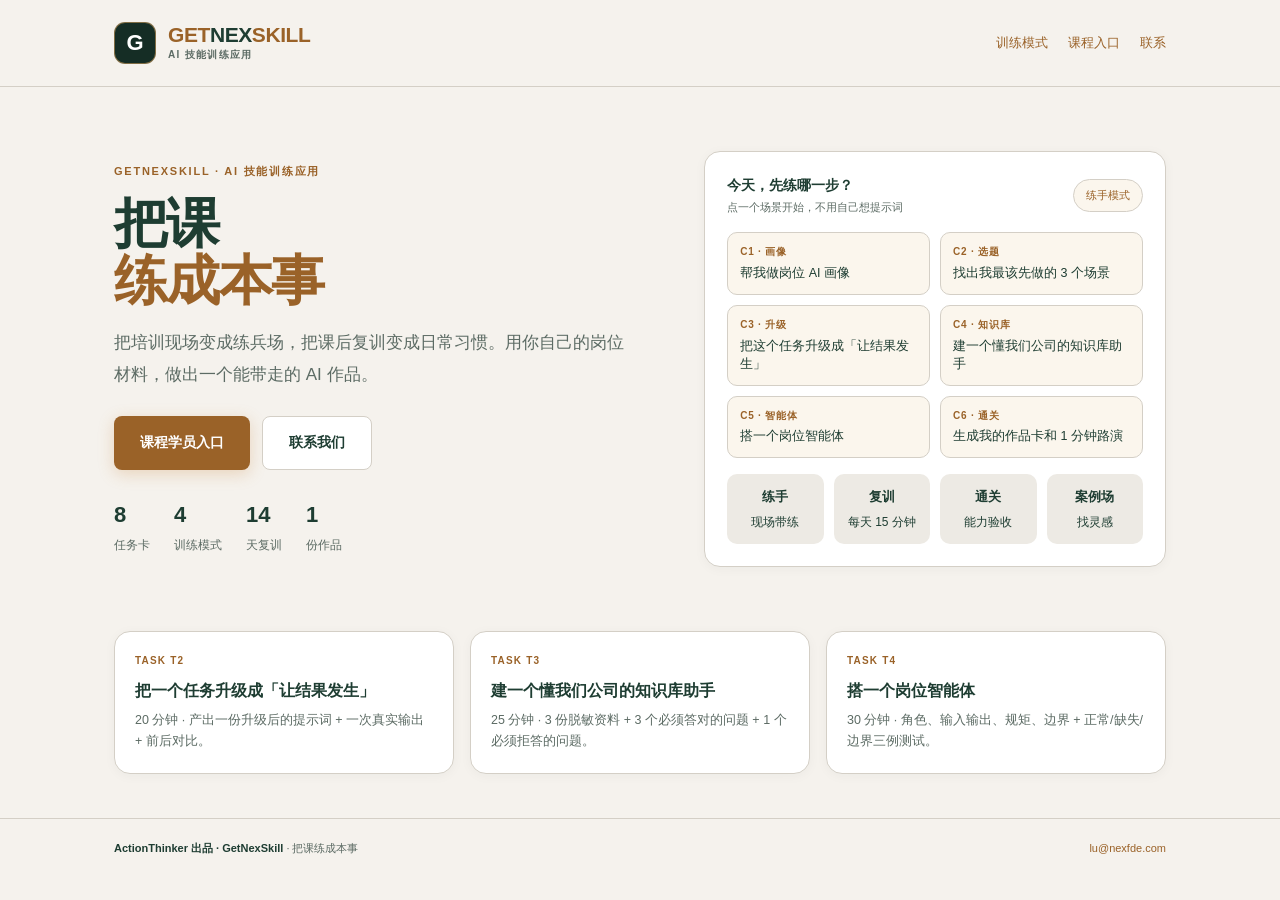
==== index.html @ f5b08254 "deploy: GetNexSkill course page (GitHub Pages) Co-Authored-By: Claude Code <noreply@anthropic.com>" ====
<!DOCTYPE html>
<html lang="zh-CN">
<head>
<meta charset="utf-8">
<meta name="viewport" content="width=device-width, initial-scale=1">
<meta name="robots" content="index, follow">
<meta name="description" content="GetNexSkill · AI 技能训练应用。把培训现场变成练兵场，把课后复训变成日常习惯。">
<title>GetNexSkill · AI 技能训练应用</title>
<link rel="canonical" href="https://getnexskill.com/">
<style>
  :root{
    --tea-deep:#1E3D32; --tea-dark:#152D25; --tea-mid:#2A5A4A;
    --copper:#C8853E; --copper-light:#D9A35E; --copper-pale:#FBF6ED;
    --copper-ink:#9A6228; --warm-white:#F5F2ED; --surface:#FFFFFF;
    --bg-alt:#EDEAE4; --border:#D4CFC6; --ink:#1A1A1A; --muted:#5C6B64;
    --font:"Inter","PingFang SC","Microsoft YaHei","Segoe UI",sans-serif;
  }
  *{box-sizing:border-box}
  body{margin:0;background:var(--warm-white);color:var(--ink);font-family:var(--font);line-height:1.7;-webkit-font-smoothing:antialiased}
  a{color:var(--copper-ink);text-decoration:none}
  .container{max-width:1100px;margin:0 auto;padding:0 24px}
  .nav{display:flex;align-items:center;justify-content:space-between;padding:22px 0;border-bottom:1px solid var(--border)}
  .brand{display:flex;align-items:center;gap:12px}
  .mark{width:42px;height:42px;border-radius:11px;background:var(--tea-dark);color:#fff;display:flex;align-items:center;justify-content:center;font-weight:700;font-size:22px;border:1px solid rgba(217,163,94,.55)}
  .wordmark{font-size:21px;font-weight:700;letter-spacing:-.02em;line-height:1.1}
  .wm-get{color:var(--copper-ink)} .wm-nex{color:var(--tea-deep)} .wm-skill{color:var(--copper-ink)}
  .tag{font-size:10px;font-weight:600;letter-spacing:.13em;color:var(--muted);text-transform:uppercase}
  .nav-links{display:flex;gap:20px;font-size:13px;color:var(--muted)}
  .nav-links a:hover{color:var(--tea-deep)}
  .hero{display:grid;grid-template-columns:1.08fr .92fr;gap:48px;align-items:center;padding:64px 0 56px}
  .kicker{font-size:11px;font-weight:700;letter-spacing:.16em;text-transform:uppercase;color:var(--copper-ink);margin-bottom:14px}
  h1{font-size:54px;line-height:1.06;letter-spacing:-.03em;color:var(--tea-deep);margin:0 0 18px}
  h1 span{color:var(--copper-ink)}
  .lead{font-size:17px;line-height:1.85;color:var(--muted);max-width:520px;margin:0 0 26px}
  .cta-row{display:flex;gap:12px;flex-wrap:wrap}
  .btn{display:inline-flex;align-items:center;justify-content:center;padding:14px 26px;border-radius:8px;font-size:14px;font-weight:600}
  .btn-primary{background:var(--copper-ink);color:#fff;box-shadow:0 4px 16px rgba(200,133,62,.28)}
  .btn-ghost{border:1px solid var(--border);color:var(--tea-deep);background:var(--surface)}
  .meta{display:flex;gap:24px;margin-top:26px;font-size:12px;color:var(--muted)}
  .meta b{display:block;font-size:22px;color:var(--tea-deep);font-weight:700;margin-bottom:2px}
  .card{background:var(--surface);border:1px solid var(--border);border-radius:16px;padding:22px;box-shadow:0 2px 12px rgba(30,61,50,.04)}
  .card-head{display:flex;align-items:center;justify-content:space-between;margin-bottom:16px}
  .card-title{font-size:14px;font-weight:700;color:var(--tea-deep)}
  .pill{border:1px solid var(--border);border-radius:99px;padding:6px 12px;font-size:11px;color:var(--copper-ink);background:var(--copper-pale)}
  .caps{display:grid;grid-template-columns:1fr 1fr;gap:10px}
  .cap{border:1px solid var(--border);border-radius:10px;padding:12px;font-size:12.5px;color:var(--tea-deep);background:var(--copper-pale);line-height:1.45}
  .cap small{display:block;color:var(--copper-ink);font-size:10px;font-weight:700;letter-spacing:.08em;margin-bottom:4px}
  .modes{display:grid;grid-template-columns:repeat(4,1fr);gap:10px;margin-top:16px}
  .mode{border-radius:10px;padding:12px 8px;background:var(--bg-alt);font-size:12px;color:var(--tea-deep);text-align:center}
  .mode b{display:block;font-size:13px;margin-bottom:3px}
  .strip{display:grid;grid-template-columns:repeat(3,1fr);gap:16px;margin:8px 0 44px}
  .strip .card{padding:20px}
  .strip .label{font-size:10px;font-weight:700;letter-spacing:.12em;text-transform:uppercase;color:var(--copper-ink);margin-bottom:8px}
  .strip h3{font-size:16px;margin:0 0 6px;color:var(--tea-deep)}
  .strip p{font-size:12.5px;line-height:1.7;color:var(--muted);margin:0}
  .footer{border-top:1px solid var(--border);padding:20px 0 30px;display:flex;justify-content:space-between;gap:12px;font-size:11px;color:var(--muted);flex-wrap:wrap}
  .footer b{color:var(--tea-deep)}
  @media (max-width:860px){
    .hero{grid-template-columns:1fr;gap:30px;padding:40px 0 36px}
    h1{font-size:40px}.lead{font-size:15px}.strip{grid-template-columns:1fr}
    .nav-links{display:none}.modes{grid-template-columns:1fr 1fr}
  }
  @media (max-width:420px){
    .container{padding:0 18px}.caps{grid-template-columns:1fr}.hero{padding-top:32px}
    h1{font-size:34px}.meta{gap:16px}
  }
</style>
</head>
<body>
<header class="nav">
  <div class="container" style="display:flex;align-items:center;justify-content:space-between;width:100%">
    <div class="brand">
      <div class="mark">G</div>
      <div>
        <div class="wordmark"><span class="wm-get">GET</span><span class="wm-nex">NEX</span><span class="wm-skill">SKILL</span></div>
        <div class="tag">AI 技能训练应用</div>
      </div>
    </div>
    <nav class="nav-links">
      <a href="#modes">训练模式</a>
      <a href="/course/">课程入口</a>
      <a href="mailto:lu@nexfde.com">联系</a>
    </nav>
  </div>
</header>

<main class="container">
  <section class="hero">
    <div>
      <div class="kicker">GetNexSkill · AI 技能训练应用</div>
      <h1>把课<br><span>练成本事</span></h1>
      <p class="lead">把培训现场变成练兵场，把课后复训变成日常习惯。用你自己的岗位材料，做出一个能带走的 AI 作品。</p>
      <div class="cta-row">
        <a class="btn btn-primary" href="/course/">课程学员入口</a>
        <a class="btn btn-ghost" href="mailto:lu@nexfde.com">联系我们</a>
      </div>
      <div class="meta">
        <div><b>8</b>任务卡</div>
        <div><b>4</b>训练模式</div>
        <div><b>14</b>天复训</div>
        <div><b>1</b>份作品</div>
      </div>
    </div>

    <div class="card">
      <div class="card-head">
        <div>
          <div class="card-title">今天，先练哪一步？</div>
          <div style="font-size:11px;color:var(--muted)">点一个场景开始，不用自己想提示词</div>
        </div>
        <div class="pill">练手模式</div>
      </div>
      <div class="caps">
        <div class="cap"><small>C1 · 画像</small>帮我做岗位 AI 画像</div>
        <div class="cap"><small>C2 · 选题</small>找出我最该先做的 3 个场景</div>
        <div class="cap"><small>C3 · 升级</small>把这个任务升级成「让结果发生」</div>
        <div class="cap"><small>C4 · 知识库</small>建一个懂我们公司的知识库助手</div>
        <div class="cap"><small>C5 · 智能体</small>搭一个岗位智能体</div>
        <div class="cap"><small>C6 · 通关</small>生成我的作品卡和 1 分钟路演</div>
      </div>
      <div class="modes" id="modes">
        <div class="mode"><b>练手</b>现场带练</div>
        <div class="mode"><b>复训</b>每天 15 分钟</div>
        <div class="mode"><b>通关</b>能力验收</div>
        <div class="mode"><b>案例场</b>找灵感</div>
      </div>
    </div>
  </section>

  <section class="strip">
    <div class="card"><div class="label">Task T2</div><h3>把一个任务升级成「让结果发生」</h3><p>20 分钟 · 产出一份升级后的提示词 + 一次真实输出 + 前后对比。</p></div>
    <div class="card"><div class="label">Task T3</div><h3>建一个懂我们公司的知识库助手</h3><p>25 分钟 · 3 份脱敏资料 + 3 个必须答对的问题 + 1 个必须拒答的问题。</p></div>
    <div class="card"><div class="label">Task T4</div><h3>搭一个岗位智能体</h3><p>30 分钟 · 角色、输入输出、规矩、边界 + 正常/缺失/边界三例测试。</p></div>
  </section>
</main>

<footer class="footer">
  <div class="container" style="display:flex;justify-content:space-between;gap:12px;flex-wrap:wrap;width:100%">
    <div><b>ActionThinker 出品 · GetNexSkill</b> · 把课练成本事</div>
    <div><a href="mailto:lu@nexfde.com">lu@nexfde.com</a></div>
  </div>
</footer>
</body>
</html>
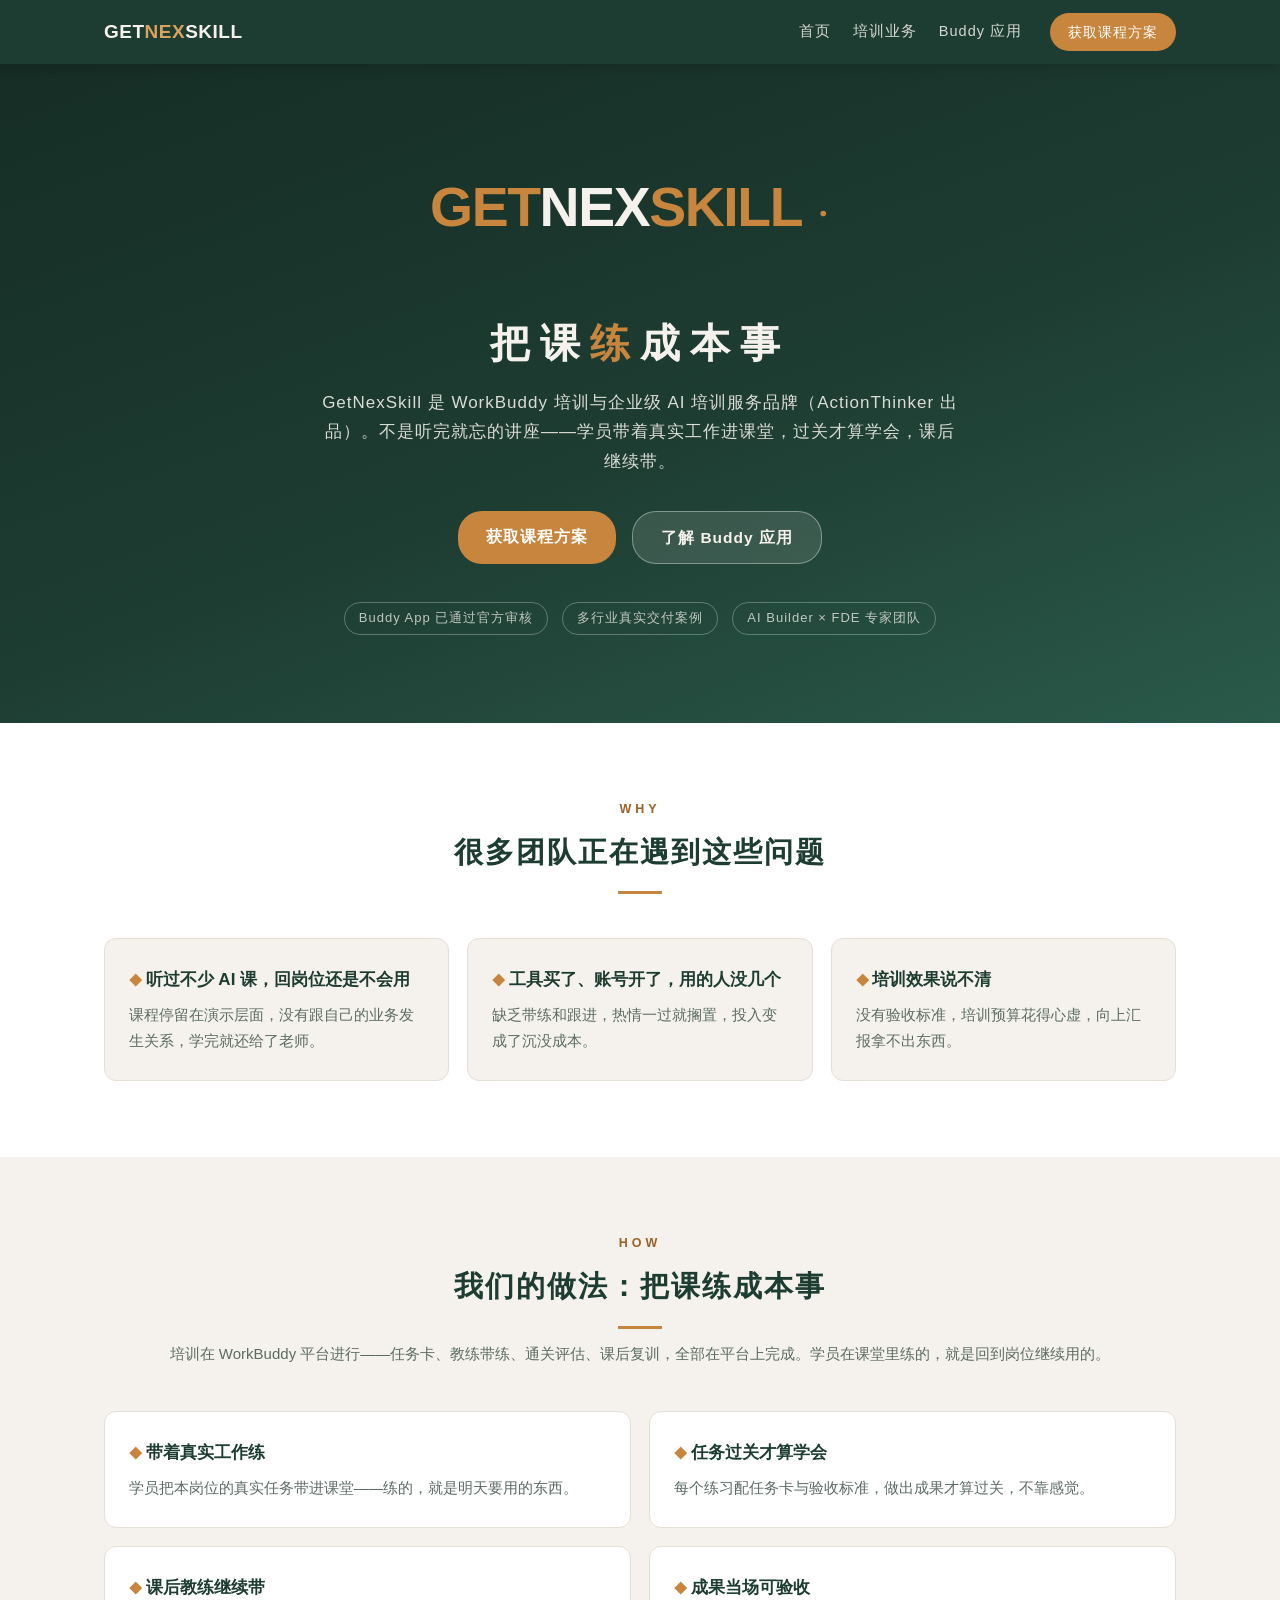
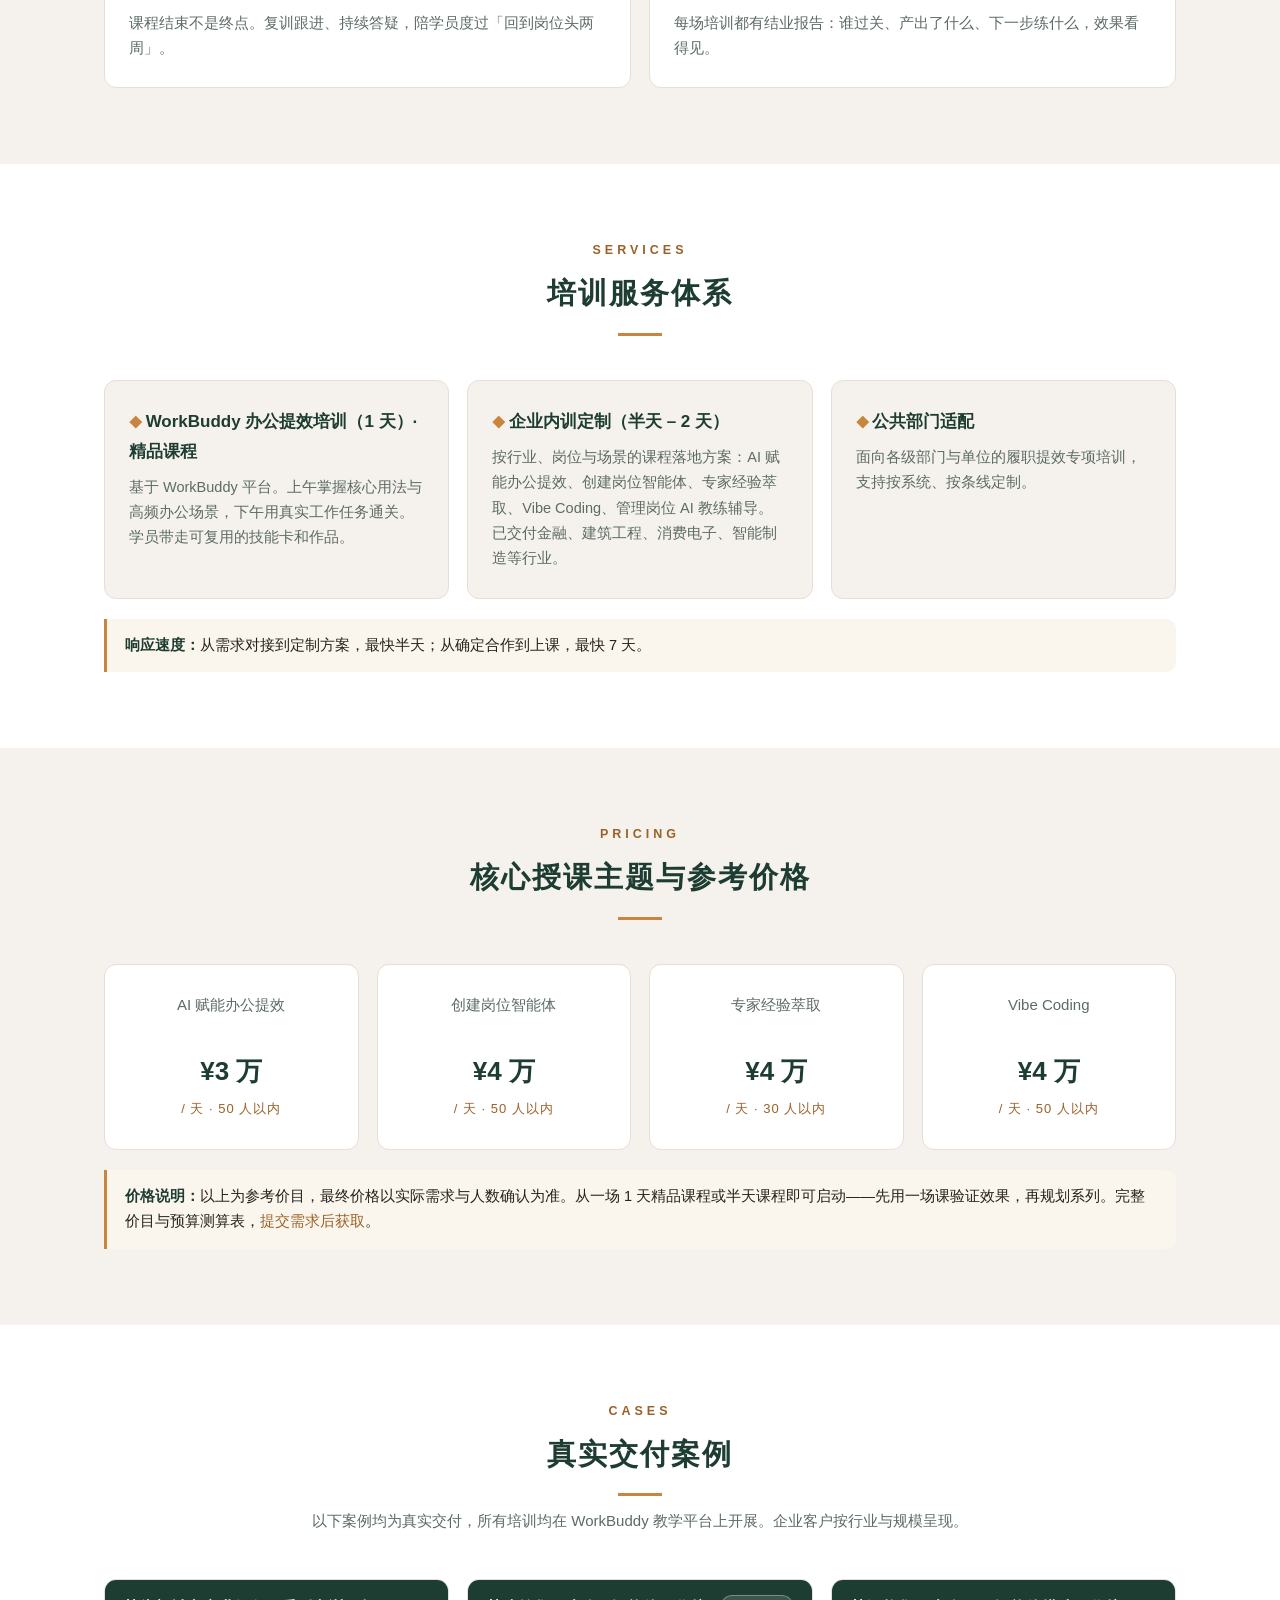
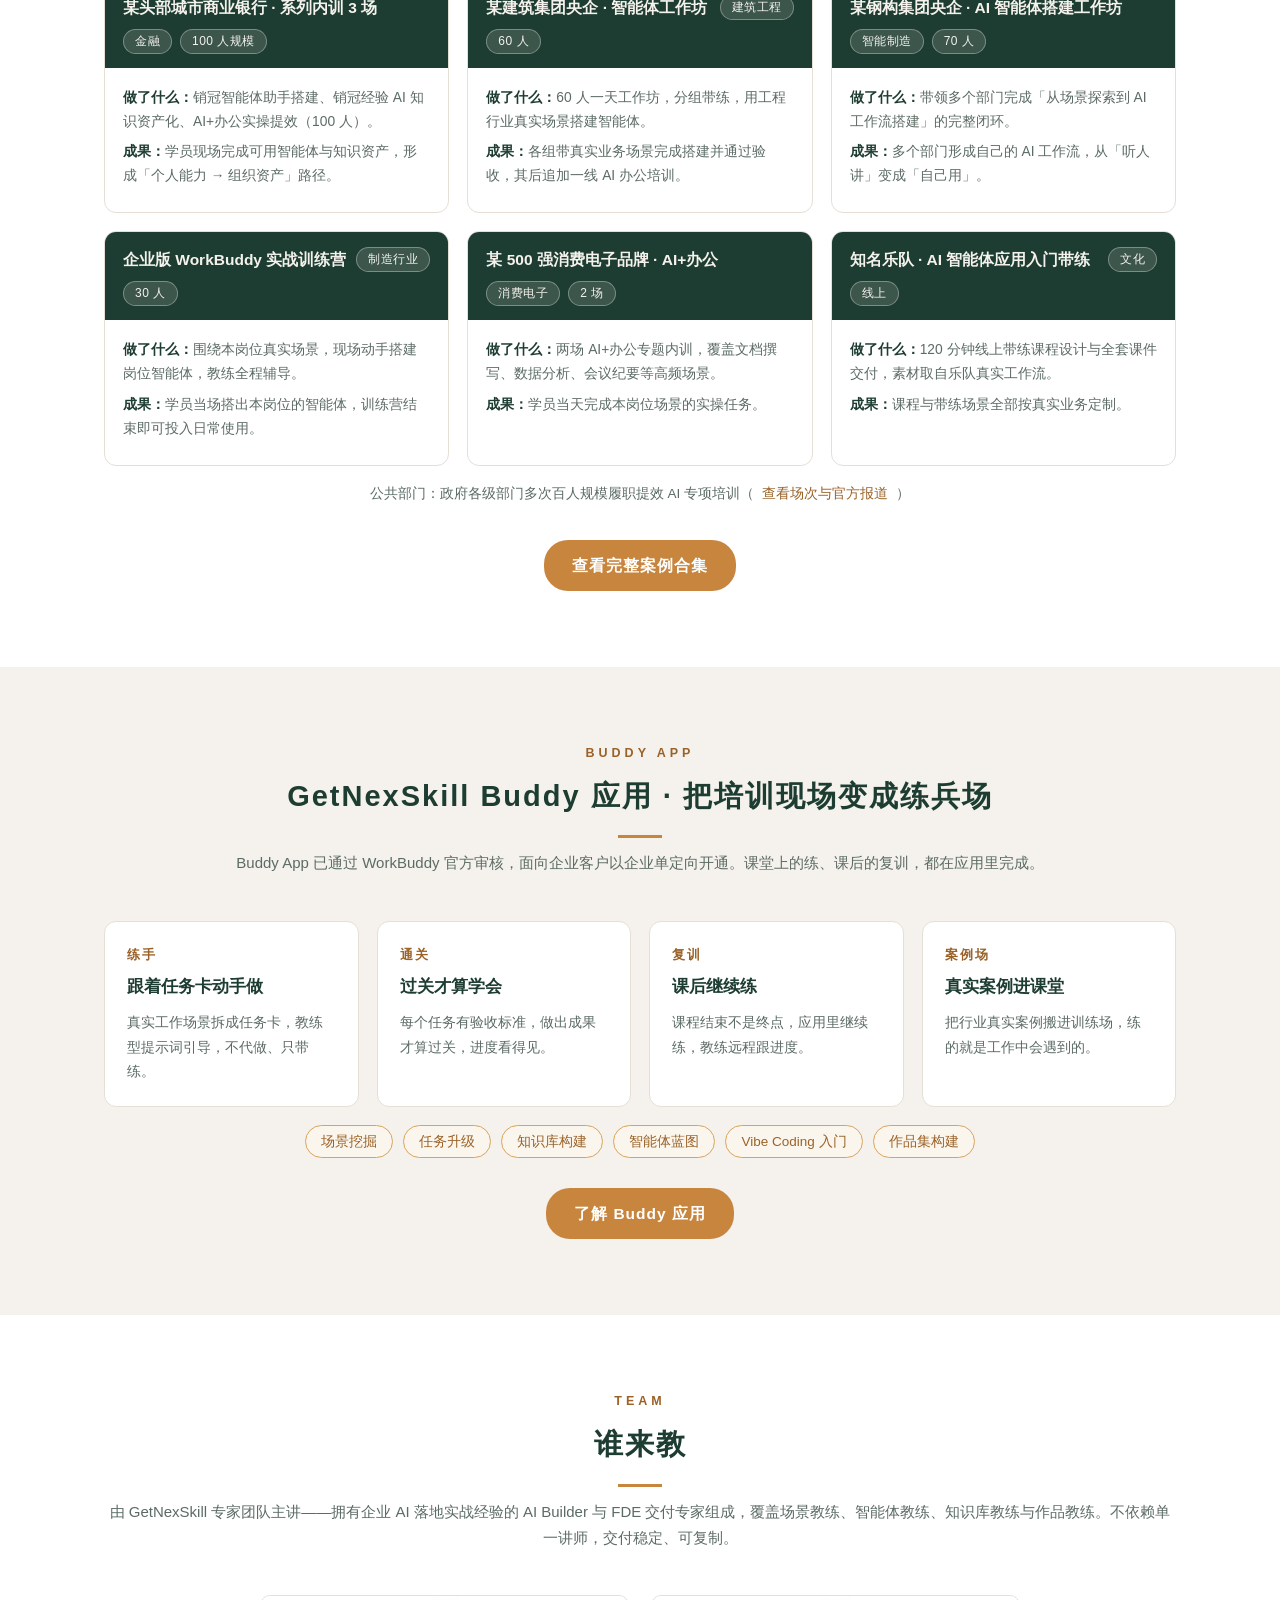
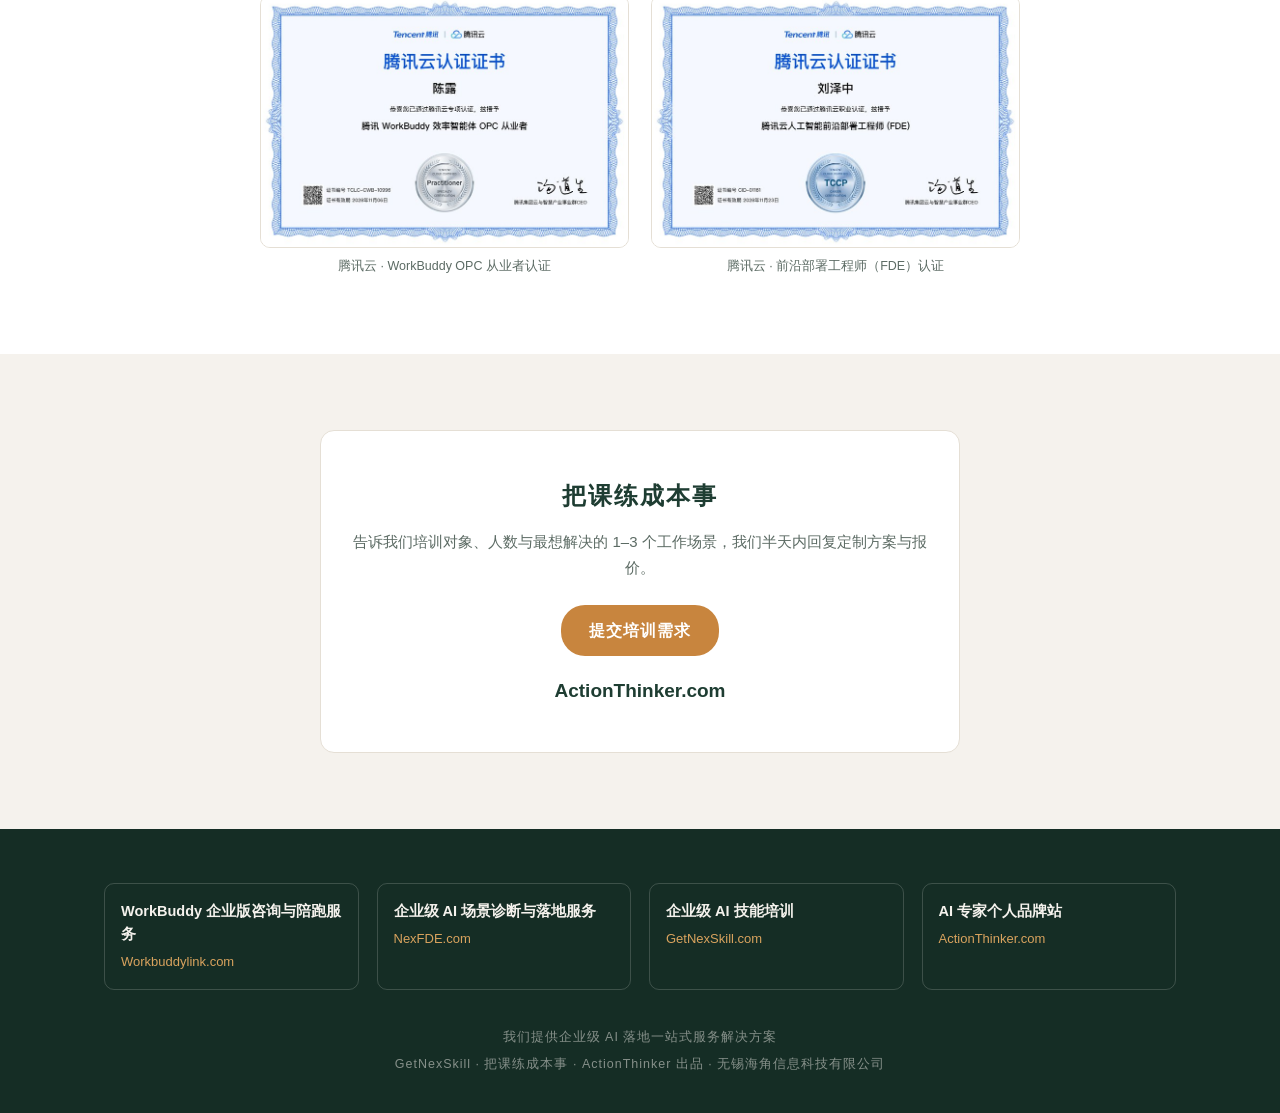
==== commit 66fc4def: "feat: 营销站三页+GEO基础设施（首页/培训业务/Buddy应用） Co-Authored-By: Claude Code <noreply@anthropic.com>" ====
--- a/index.html
+++ b/index.html
@@ -1,144 +1,250 @@
-<!DOCTYPE html>
-<html lang="zh-CN">
-<head>
-<meta charset="utf-8">
-<meta name="viewport" content="width=device-width, initial-scale=1">
-<meta name="robots" content="index, follow">
-<meta name="description" content="GetNexSkill · AI 技能训练应用。把培训现场变成练兵场，把课后复训变成日常习惯。">
-<title>GetNexSkill · AI 技能训练应用</title>
-<link rel="canonical" href="https://getnexskill.com/">
-<style>
-  :root{
-    --tea-deep:#1E3D32; --tea-dark:#152D25; --tea-mid:#2A5A4A;
-    --copper:#C8853E; --copper-light:#D9A35E; --copper-pale:#FBF6ED;
-    --copper-ink:#9A6228; --warm-white:#F5F2ED; --surface:#FFFFFF;
-    --bg-alt:#EDEAE4; --border:#D4CFC6; --ink:#1A1A1A; --muted:#5C6B64;
-    --font:"Inter","PingFang SC","Microsoft YaHei","Segoe UI",sans-serif;
-  }
-  *{box-sizing:border-box}
-  body{margin:0;background:var(--warm-white);color:var(--ink);font-family:var(--font);line-height:1.7;-webkit-font-smoothing:antialiased}
-  a{color:var(--copper-ink);text-decoration:none}
-  .container{max-width:1100px;margin:0 auto;padding:0 24px}
-  .nav{display:flex;align-items:center;justify-content:space-between;padding:22px 0;border-bottom:1px solid var(--border)}
-  .brand{display:flex;align-items:center;gap:12px}
-  .mark{width:42px;height:42px;border-radius:11px;background:var(--tea-dark);color:#fff;display:flex;align-items:center;justify-content:center;font-weight:700;font-size:22px;border:1px solid rgba(217,163,94,.55)}
-  .wordmark{font-size:21px;font-weight:700;letter-spacing:-.02em;line-height:1.1}
-  .wm-get{color:var(--copper-ink)} .wm-nex{color:var(--tea-deep)} .wm-skill{color:var(--copper-ink)}
-  .tag{font-size:10px;font-weight:600;letter-spacing:.13em;color:var(--muted);text-transform:uppercase}
-  .nav-links{display:flex;gap:20px;font-size:13px;color:var(--muted)}
-  .nav-links a:hover{color:var(--tea-deep)}
-  .hero{display:grid;grid-template-columns:1.08fr .92fr;gap:48px;align-items:center;padding:64px 0 56px}
-  .kicker{font-size:11px;font-weight:700;letter-spacing:.16em;text-transform:uppercase;color:var(--copper-ink);margin-bottom:14px}
-  h1{font-size:54px;line-height:1.06;letter-spacing:-.03em;color:var(--tea-deep);margin:0 0 18px}
-  h1 span{color:var(--copper-ink)}
-  .lead{font-size:17px;line-height:1.85;color:var(--muted);max-width:520px;margin:0 0 26px}
-  .cta-row{display:flex;gap:12px;flex-wrap:wrap}
-  .btn{display:inline-flex;align-items:center;justify-content:center;padding:14px 26px;border-radius:8px;font-size:14px;font-weight:600}
-  .btn-primary{background:var(--copper-ink);color:#fff;box-shadow:0 4px 16px rgba(200,133,62,.28)}
-  .btn-ghost{border:1px solid var(--border);color:var(--tea-deep);background:var(--surface)}
-  .meta{display:flex;gap:24px;margin-top:26px;font-size:12px;color:var(--muted)}
-  .meta b{display:block;font-size:22px;color:var(--tea-deep);font-weight:700;margin-bottom:2px}
-  .card{background:var(--surface);border:1px solid var(--border);border-radius:16px;padding:22px;box-shadow:0 2px 12px rgba(30,61,50,.04)}
-  .card-head{display:flex;align-items:center;justify-content:space-between;margin-bottom:16px}
-  .card-title{font-size:14px;font-weight:700;color:var(--tea-deep)}
-  .pill{border:1px solid var(--border);border-radius:99px;padding:6px 12px;font-size:11px;color:var(--copper-ink);background:var(--copper-pale)}
-  .caps{display:grid;grid-template-columns:1fr 1fr;gap:10px}
-  .cap{border:1px solid var(--border);border-radius:10px;padding:12px;font-size:12.5px;color:var(--tea-deep);background:var(--copper-pale);line-height:1.45}
-  .cap small{display:block;color:var(--copper-ink);font-size:10px;font-weight:700;letter-spacing:.08em;margin-bottom:4px}
-  .modes{display:grid;grid-template-columns:repeat(4,1fr);gap:10px;margin-top:16px}
-  .mode{border-radius:10px;padding:12px 8px;background:var(--bg-alt);font-size:12px;color:var(--tea-deep);text-align:center}
-  .mode b{display:block;font-size:13px;margin-bottom:3px}
-  .strip{display:grid;grid-template-columns:repeat(3,1fr);gap:16px;margin:8px 0 44px}
-  .strip .card{padding:20px}
-  .strip .label{font-size:10px;font-weight:700;letter-spacing:.12em;text-transform:uppercase;color:var(--copper-ink);margin-bottom:8px}
-  .strip h3{font-size:16px;margin:0 0 6px;color:var(--tea-deep)}
-  .strip p{font-size:12.5px;line-height:1.7;color:var(--muted);margin:0}
-  .footer{border-top:1px solid var(--border);padding:20px 0 30px;display:flex;justify-content:space-between;gap:12px;font-size:11px;color:var(--muted);flex-wrap:wrap}
-  .footer b{color:var(--tea-deep)}
-  @media (max-width:860px){
-    .hero{grid-template-columns:1fr;gap:30px;padding:40px 0 36px}
-    h1{font-size:40px}.lead{font-size:15px}.strip{grid-template-columns:1fr}
-    .nav-links{display:none}.modes{grid-template-columns:1fr 1fr}
-  }
-  @media (max-width:420px){
-    .container{padding:0 18px}.caps{grid-template-columns:1fr}.hero{padding-top:32px}
-    h1{font-size:34px}.meta{gap:16px}
-  }
-</style>
-</head>
-<body>
-<header class="nav">
-  <div class="container" style="display:flex;align-items:center;justify-content:space-between;width:100%">
-    <div class="brand">
-      <div class="mark">G</div>
-      <div>
-        <div class="wordmark"><span class="wm-get">GET</span><span class="wm-nex">NEX</span><span class="wm-skill">SKILL</span></div>
-        <div class="tag">AI 技能训练应用</div>
-      </div>
-    </div>
-    <nav class="nav-links">
-      <a href="#modes">训练模式</a>
-      <a href="/course/">课程入口</a>
-      <a href="mailto:lu@nexfde.com">联系</a>
-    </nav>
-  </div>
-</header>
-
-<main class="container">
-  <section class="hero">
-    <div>
-      <div class="kicker">GetNexSkill · AI 技能训练应用</div>
-      <h1>把课<br><span>练成本事</span></h1>
-      <p class="lead">把培训现场变成练兵场，把课后复训变成日常习惯。用你自己的岗位材料，做出一个能带走的 AI 作品。</p>
-      <div class="cta-row">
-        <a class="btn btn-primary" href="/course/">课程学员入口</a>
-        <a class="btn btn-ghost" href="mailto:lu@nexfde.com">联系我们</a>
-      </div>
-      <div class="meta">
-        <div><b>8</b>任务卡</div>
-        <div><b>4</b>训练模式</div>
-        <div><b>14</b>天复训</div>
-        <div><b>1</b>份作品</div>
-      </div>
-    </div>
-
-    <div class="card">
-      <div class="card-head">
-        <div>
-          <div class="card-title">今天，先练哪一步？</div>
-          <div style="font-size:11px;color:var(--muted)">点一个场景开始，不用自己想提示词</div>
-        </div>
-        <div class="pill">练手模式</div>
-      </div>
-      <div class="caps">
-        <div class="cap"><small>C1 · 画像</small>帮我做岗位 AI 画像</div>
-        <div class="cap"><small>C2 · 选题</small>找出我最该先做的 3 个场景</div>
-        <div class="cap"><small>C3 · 升级</small>把这个任务升级成「让结果发生」</div>
-        <div class="cap"><small>C4 · 知识库</small>建一个懂我们公司的知识库助手</div>
-        <div class="cap"><small>C5 · 智能体</small>搭一个岗位智能体</div>
-        <div class="cap"><small>C6 · 通关</small>生成我的作品卡和 1 分钟路演</div>
-      </div>
-      <div class="modes" id="modes">
-        <div class="mode"><b>练手</b>现场带练</div>
-        <div class="mode"><b>复训</b>每天 15 分钟</div>
-        <div class="mode"><b>通关</b>能力验收</div>
-        <div class="mode"><b>案例场</b>找灵感</div>
-      </div>
-    </div>
-  </section>
-
-  <section class="strip">
-    <div class="card"><div class="label">Task T2</div><h3>把一个任务升级成「让结果发生」</h3><p>20 分钟 · 产出一份升级后的提示词 + 一次真实输出 + 前后对比。</p></div>
-    <div class="card"><div class="label">Task T3</div><h3>建一个懂我们公司的知识库助手</h3><p>25 分钟 · 3 份脱敏资料 + 3 个必须答对的问题 + 1 个必须拒答的问题。</p></div>
-    <div class="card"><div class="label">Task T4</div><h3>搭一个岗位智能体</h3><p>30 分钟 · 角色、输入输出、规矩、边界 + 正常/缺失/边界三例测试。</p></div>
-  </section>
-</main>
-
-<footer class="footer">
-  <div class="container" style="display:flex;justify-content:space-between;gap:12px;flex-wrap:wrap;width:100%">
-    <div><b>ActionThinker 出品 · GetNexSkill</b> · 把课练成本事</div>
-    <div><a href="mailto:lu@nexfde.com">lu@nexfde.com</a></div>
-  </div>
-</footer>
-</body>
-</html>
+<!DOCTYPE html>
+<html lang="zh-CN">
+<head>
+<meta charset="UTF-8">
+<meta name="viewport" content="width=device-width, initial-scale=1">
+<title>WorkBuddy 培训与企业级 AI 培训供应商：把课练成本事 | GetNexSkill</title>
+<meta name="description" content="GetNexSkill 是 WorkBuddy 培训与企业级 AI 培训服务品牌（ActionThinker 出品）：AI 办公提效、创建岗位智能体、专家经验萃取、Vibe Coding 等主题培训，配套 Buddy App 技能训练应用。专家团队主讲、真实案例可溯源、价格以实际需求与人数确认为准。">
+<meta name="robots" content="index, follow, noai, noimageai">
+<link rel="canonical" href="https://getnexskill.com/">
+<link rel="stylesheet" href="styles.css">
+<script type="application/ld+json">
+{"@context":"https://schema.org","@graph":[
+{"@type":"Organization","@id":"https://getnexskill.com/#org","name":"GetNexSkill","legalName":"无锡海角信息科技有限公司","url":"https://getnexskill.com/","logo":"https://getnexskill.com/assets/logo.png","slogan":"把课练成本事","parentOrganization":{"@type":"Organization","name":"ActionThinker"},"contactPoint":{"@type":"ContactPoint","contactType":"sales","email":"hello@getnexskill.com","url":"https://getnexskill.com/#contact"}},
+{"@type":"WebSite","@id":"https://getnexskill.com/#site","url":"https://getnexskill.com/","name":"GetNexSkill · 把课练成本事","publisher":{"@id":"https://getnexskill.com/#org"},"inLanguage":"zh-CN"},
+{"@type":"Service","@id":"https://getnexskill.com/#training","name":"WorkBuddy 培训与企业级 AI 培训","serviceType":"AI 技能培训","provider":{"@id":"https://getnexskill.com/#org"},"areaServed":"CN","description":"AI 赋能办公提效、创建岗位智能体、专家经验萃取、Vibe Coding 等主题的 WorkBuddy 培训与企业级 AI 内训，配套 Buddy App 技能训练应用。","hasOfferCatalog":{"@type":"OfferCatalog","name":"培训课程","itemListElement":[
+{"@type":"Offer","name":"AI 赋能办公提效","price":"30000","priceCurrency":"CNY","description":"¥3 万/天 · 50 人以内"},
+{"@type":"Offer","name":"创建岗位智能体","price":"40000","priceCurrency":"CNY","description":"¥4 万/天 · 50 人以内"},
+{"@type":"Offer","name":"专家经验萃取","price":"40000","priceCurrency":"CNY","description":"¥4 万/天 · 30 人以内"},
+{"@type":"Offer","name":"Vibe Coding","price":"40000","priceCurrency":"CNY","description":"¥4 万/天 · 50 人以内"}]}},
+{"@type":"FAQPage","@id":"https://getnexskill.com/#faq","mainEntity":[
+{"@type":"Question","name":"WorkBuddy 培训是什么？","acceptedAnswer":{"@type":"Answer","text":"以 WorkBuddy 为教学平台的实战培训：学员带着真实工作进课堂，按任务卡动手练习，过关才算学会，课后还有复训跟进。"}},
+{"@type":"Question","name":"企业级 AI 培训包含哪些主题？","acceptedAnswer":{"@type":"Answer","text":"AI 赋能办公提效、创建岗位智能体、专家经验萃取、Vibe Coding 等主题，按行业、岗位与场景定制课程落地方案。"}},
+{"@type":"Question","name":"WorkBuddy 培训多少钱？","acceptedAnswer":{"@type":"Answer","text":"AI 赋能办公提效 ¥3 万/天（50 人以内）；创建岗位智能体、专家经验萃取、Vibe Coding ¥4 万/天。最终价格以实际需求与人数确认为准。"}},
+{"@type":"Question","name":"学员零基础可以参加吗？","acceptedAnswer":{"@type":"Answer","text":"可以。课程按岗位场景设计、任务卡分档难度，零基础学员当天即可完成第一个可用成果。"}},
+{"@type":"Question","name":"培训效果如何保证？","acceptedAnswer":{"@type":"Answer","text":"学员带真实工作进课堂、任务卡验收过关、结业报告呈现成果，课后复训跟进，回到岗位继续用。"}},
+{"@type":"Question","name":"从确定到上课要多久？","acceptedAnswer":{"@type":"Answer","text":"最快 7 天；含课前调研与定制，常规 1–2 周。"}},
+{"@type":"Question","name":"支持线上培训吗？","acceptedAnswer":{"@type":"Answer","text":"支持，线上带练课程已有真实交付案例。"}},
+{"@type":"Question","name":"一场培训适合多少人？","acceptedAnswer":{"@type":"Answer","text":"带练式课程建议 20–60 人；已交付过 100 人、500 人以上规模的大型场次。"}},
+{"@type":"Question","name":"需要提前准备什么环境？","acceptedAnswer":{"@type":"Answer","text":"培训在 WorkBuddy 平台进行，课前协助开通训练账号并发送准备清单，学员 10 分钟即可完成。"}}]},
+{"@type":"Article","@id":"https://getnexskill.com/#article","headline":"WorkBuddy 培训与企业级 AI 培训：把课练成本事","author":{"@id":"https://getnexskill.com/#org"},"publisher":{"@id":"https://getnexskill.com/#org"},"datePublished":"2026-11-27","dateModified":"2026-11-27","inLanguage":"zh-CN"},
+{"@type":"BreadcrumbList","@id":"https://getnexskill.com/#breadcrumb","itemListElement":[{"@type":"ListItem","position":1,"name":"首页","item":"https://getnexskill.com/"}]}
+]}
+</script>
+</head>
+<body>
+
+<header>
+  <div class="wrap bar">
+    <a class="logo" href="/">GET<em>NEX</em>SKILL</a>
+    <nav>
+      <a href="/">首页</a>
+      <a href="training.html">培训业务</a>
+      <a href="app.html">Buddy 应用</a>
+    </nav>
+    <a class="cta" href="https://ccn55aj1tkxl.feishu.cn/share/base/shrcnWCeOrCm6tKA99r1WA0hCdc" target="_blank" rel="noopener" data-track="cta_header_form">获取课程方案</a>
+  </div>
+</header>
+
+<section class="hero">
+  <svg class="wm" viewBox="0 0 895 240" xmlns="http://www.w3.org/2000/svg" role="img" aria-label="GETNEXSKILL">
+    <text x="0" y="140" font-family="Inter,Arial,sans-serif" font-size="118" font-weight="700" letter-spacing="-3">
+      <tspan fill="#C8853E">GET</tspan><tspan fill="#F5F2ED">NEX</tspan><tspan fill="#C8853E">SKILL</tspan>
+    </text>
+    <circle cx="838" cy="114" r="6" fill="#C8853E"/>
+  </svg>
+  <h1>把课<b>练</b>成本事</h1>
+  <p class="sub">GetNexSkill 是 WorkBuddy 培训与企业级 AI 培训服务品牌（ActionThinker 出品）。不是听完就忘的讲座——学员带着真实工作进课堂，过关才算学会，课后继续带。</p>
+  <div class="btns">
+    <a class="btn p" href="https://ccn55aj1tkxl.feishu.cn/share/base/shrcnWCeOrCm6tKA99r1WA0hCdc" target="_blank" rel="noopener" data-track="cta_hero_form">获取课程方案</a>
+    <a class="btn g" href="#app" data-track="cta_hero_app">了解 Buddy 应用</a>
+  </div>
+  <div class="trust">
+    <span>Buddy App 已通过官方审核</span>
+    <span>多行业真实交付案例</span>
+    <span>AI Builder × FDE 专家团队</span>
+  </div>
+</section>
+
+<section id="pain" class="alt">
+  <div class="wrap">
+    <div class="sec-head">
+      <div class="tag">WHY</div>
+      <h2>很多团队正在遇到这些问题</h2>
+      <div class="rule"></div>
+    </div>
+    <div class="grid g3">
+      <div class="card"><h3>听过不少 AI 课，回岗位还是不会用</h3><p>课程停留在演示层面，没有跟自己的业务发生关系，学完就还给了老师。</p></div>
+      <div class="card"><h3>工具买了、账号开了，用的人没几个</h3><p>缺乏带练和跟进，热情一过就搁置，投入变成了沉没成本。</p></div>
+      <div class="card"><h3>培训效果说不清</h3><p>没有验收标准，培训预算花得心虚，向上汇报拿不出东西。</p></div>
+    </div>
+  </div>
+</section>
+
+<section id="how">
+  <div class="wrap">
+    <div class="sec-head">
+      <div class="tag">HOW</div>
+      <h2>我们的做法：把课练成本事</h2>
+      <div class="rule"></div>
+      <p>培训在 WorkBuddy 平台进行——任务卡、教练带练、通关评估、课后复训，全部在平台上完成。学员在课堂里练的，就是回到岗位继续用的。</p>
+    </div>
+    <div class="grid g2">
+      <div class="card"><h3>带着真实工作练</h3><p>学员把本岗位的真实任务带进课堂——练的，就是明天要用的东西。</p></div>
+      <div class="card"><h3>任务过关才算学会</h3><p>每个练习配任务卡与验收标准，做出成果才算过关，不靠感觉。</p></div>
+      <div class="card"><h3>课后教练继续带</h3><p>课程结束不是终点。复训跟进、持续答疑，陪学员度过「回到岗位头两周」。</p></div>
+      <div class="card"><h3>成果当场可验收</h3><p>每场培训都有结业报告：谁过关、产出了什么、下一步练什么，效果看得见。</p></div>
+    </div>
+  </div>
+</section>
+
+<section id="services" class="alt">
+  <div class="wrap">
+    <div class="sec-head">
+      <div class="tag">SERVICES</div>
+      <h2>培训服务体系</h2>
+      <div class="rule"></div>
+    </div>
+    <div class="grid g3">
+      <div class="card">
+        <h3>WorkBuddy 办公提效培训（1 天）· 精品课程</h3>
+        <p>基于 WorkBuddy 平台。上午掌握核心用法与高频办公场景，下午用真实工作任务通关。学员带走可复用的技能卡和作品。</p>
+      </div>
+      <div class="card">
+        <h3>企业内训定制（半天 – 2 天）</h3>
+        <p>按行业、岗位与场景的课程落地方案：AI 赋能办公提效、创建岗位智能体、专家经验萃取、Vibe Coding、管理岗位 AI 教练辅导。已交付金融、建筑工程、消费电子、智能制造等行业。</p>
+      </div>
+      <div class="card">
+        <h3>公共部门适配</h3>
+        <p>面向各级部门与单位的履职提效专项培训，支持按系统、按条线定制。</p>
+      </div>
+    </div>
+    <div class="note-box"><b>响应速度：</b>从需求对接到定制方案，最快半天；从确定合作到上课，最快 7 天。</div>
+  </div>
+</section>
+
+<section id="price">
+  <div class="wrap">
+    <div class="sec-head">
+      <div class="tag">PRICING</div>
+      <h2>核心授课主题与参考价格</h2>
+      <div class="rule"></div>
+    </div>
+    <div class="grid g4">
+      <div class="card price"><div class="lbl">AI 赋能办公提效</div><div class="num">¥3 万</div><div class="unit">/ 天 · 50 人以内</div></div>
+      <div class="card price"><div class="lbl">创建岗位智能体</div><div class="num">¥4 万</div><div class="unit">/ 天 · 50 人以内</div></div>
+      <div class="card price"><div class="lbl">专家经验萃取</div><div class="num">¥4 万</div><div class="unit">/ 天 · 30 人以内</div></div>
+      <div class="card price"><div class="lbl">Vibe Coding</div><div class="num">¥4 万</div><div class="unit">/ 天 · 50 人以内</div></div>
+    </div>
+    <div class="note-box"><b>价格说明：</b>以上为参考价目，最终价格以实际需求与人数确认为准。从一场 1 天精品课程或半天课程即可启动——先用一场课验证效果，再规划系列。完整价目与预算测算表，<a href="https://ccn55aj1tkxl.feishu.cn/share/base/shrcnWCeOrCm6tKA99r1WA0hCdc" target="_blank" rel="noopener" data-track="cta_price_form">提交需求后获取</a>。</div>
+  </div>
+</section>
+
+<section id="cases" class="alt">
+  <div class="wrap">
+    <div class="sec-head">
+      <div class="tag">CASES</div>
+      <h2>真实交付案例</h2>
+      <div class="rule"></div>
+      <p>以下案例均为真实交付，所有培训均在 WorkBuddy 教学平台上开展。企业客户按行业与规模呈现。</p>
+    </div>
+    <div class="grid g3">
+      <div class="case">
+        <div class="head"><span class="t">某头部城市商业银行 · 系列内训 3 场</span><span class="chip">金融</span><span class="chip">100 人规模</span></div>
+        <div class="body"><p><b>做了什么：</b>销冠智能体助手搭建、销冠经验 AI 知识资产化、AI+办公实操提效（100 人）。</p><p><b>成果：</b>学员现场完成可用智能体与知识资产，形成「个人能力 → 组织资产」路径。</p></div>
+      </div>
+      <div class="case">
+        <div class="head"><span class="t">某建筑集团央企 · 智能体工作坊</span><span class="chip">建筑工程</span><span class="chip">60 人</span></div>
+        <div class="body"><p><b>做了什么：</b>60 人一天工作坊，分组带练，用工程行业真实场景搭建智能体。</p><p><b>成果：</b>各组带真实业务场景完成搭建并通过验收，其后追加一线 AI 办公培训。</p></div>
+      </div>
+      <div class="case">
+        <div class="head"><span class="t">某钢构集团央企 · AI 智能体搭建工作坊</span><span class="chip">智能制造</span><span class="chip">70 人</span></div>
+        <div class="body"><p><b>做了什么：</b>带领多个部门完成「从场景探索到 AI 工作流搭建」的完整闭环。</p><p><b>成果：</b>多个部门形成自己的 AI 工作流，从「听人讲」变成「自己用」。</p></div>
+      </div>
+      <div class="case">
+        <div class="head"><span class="t">企业版 WorkBuddy 实战训练营</span><span class="chip">制造行业</span><span class="chip">30 人</span></div>
+        <div class="body"><p><b>做了什么：</b>围绕本岗位真实场景，现场动手搭建岗位智能体，教练全程辅导。</p><p><b>成果：</b>学员当场搭出本岗位的智能体，训练营结束即可投入日常使用。</p></div>
+      </div>
+      <div class="case">
+        <div class="head"><span class="t">某 500 强消费电子品牌 · AI+办公</span><span class="chip">消费电子</span><span class="chip">2 场</span></div>
+        <div class="body"><p><b>做了什么：</b>两场 AI+办公专题内训，覆盖文档撰写、数据分析、会议纪要等高频场景。</p><p><b>成果：</b>学员当天完成本岗位场景的实操任务。</p></div>
+      </div>
+      <div class="case">
+        <div class="head"><span class="t">知名乐队 · AI 智能体应用入门带练</span><span class="chip">文化</span><span class="chip">线上</span></div>
+        <div class="body"><p><b>做了什么：</b>120 分钟线上带练课程设计与全套课件交付，素材取自乐队真实工作流。</p><p><b>成果：</b>课程与带练场景全部按真实业务定制。</p></div>
+      </div>
+    </div>
+    <p class="govline">公共部门：政府各级部门多次百人规模履职提效 AI 专项培训（<a href="training.html#gov">查看场次与官方报道</a>）</p>
+    <div class="sec-head" style="margin:34px 0 0">
+      <a class="btn p" href="training.html" data-track="cta_cases_more">查看完整案例合集</a>
+    </div>
+  </div>
+</section>
+
+<section id="app">
+  <div class="wrap">
+    <div class="sec-head">
+      <div class="tag">BUDDY APP</div>
+      <h2>GetNexSkill Buddy 应用 · 把培训现场变成练兵场</h2>
+      <div class="rule"></div>
+      <p>Buddy App 已通过 WorkBuddy 官方审核，面向企业客户以企业单定向开通。课堂上的练、课后的复训，都在应用里完成。</p>
+    </div>
+    <div class="grid g4">
+      <div class="mode"><div class="m">练手</div><h3>跟着任务卡动手做</h3><p>真实工作场景拆成任务卡，教练型提示词引导，不代做、只带练。</p></div>
+      <div class="mode"><div class="m">通关</div><h3>过关才算学会</h3><p>每个任务有验收标准，做出成果才算过关，进度看得见。</p></div>
+      <div class="mode"><div class="m">复训</div><h3>课后继续练</h3><p>课程结束不是终点，应用里继续练，教练远程跟进度。</p></div>
+      <div class="mode"><div class="m">案例场</div><h3>真实案例进课堂</h3><p>把行业真实案例搬进训练场，练的就是工作中会遇到的。</p></div>
+    </div>
+    <div class="skills-line">
+      <span>场景挖掘</span><span>任务升级</span><span>知识库构建</span><span>智能体蓝图</span><span>Vibe Coding 入门</span><span>作品集构建</span>
+    </div>
+    <div class="sec-head" style="margin:30px 0 0">
+      <a class="btn p" href="app.html" data-track="cta_app_detail">了解 Buddy 应用</a>
+    </div>
+  </div>
+</section>
+
+<section id="team" class="alt">
+  <div class="wrap">
+    <div class="sec-head">
+      <div class="tag">TEAM</div>
+      <h2>谁来教</h2>
+      <div class="rule"></div>
+      <p>由 GetNexSkill 专家团队主讲——拥有企业 AI 落地实战经验的 AI Builder 与 FDE 交付专家组成，覆盖场景教练、智能体教练、知识库教练与作品教练。不依赖单一讲师，交付稳定、可复制。</p>
+    </div>
+    <div class="certs">
+      <figure><img src="assets/certs/cert-opc.jpg" alt="腾讯云 · WorkBuddy OPC 从业者认证"><figcaption>腾讯云 · WorkBuddy OPC 从业者认证</figcaption></figure>
+      <figure><img src="assets/certs/cert-fde.jpg" alt="腾讯云 · 前沿部署工程师（FDE）认证"><figcaption>腾讯云 · 前沿部署工程师（FDE）认证</figcaption></figure>
+    </div>
+  </div>
+</section>
+
+<section id="contact">
+  <div class="wrap">
+    <div class="contact-box">
+      <h2>把课练成本事</h2>
+      <p>告诉我们培训对象、人数与最想解决的 1–3 个工作场景，我们半天内回复定制方案与报价。</p>
+      <a class="btn p" href="https://ccn55aj1tkxl.feishu.cn/share/base/shrcnWCeOrCm6tKA99r1WA0hCdc" target="_blank" rel="noopener" data-track="cta_contact_form">提交培训需求</a>
+      <div class="mail">ActionThinker.com</div>
+    </div>
+  </div>
+</section>
+
+<footer>
+  <div class="wrap">
+    <div class="sites">
+      <div class="s"><b>WorkBuddy 企业版咨询与陪跑服务</b><span>Workbuddylink.com</span></div>
+      <div class="s"><b>企业级 AI 场景诊断与落地服务</b><span>NexFDE.com</span></div>
+      <div class="s"><b>企业级 AI 技能培训</b><span>GetNexSkill.com</span></div>
+      <div class="s"><b>AI 专家个人品牌站</b><span>ActionThinker.com</span></div>
+    </div>
+    <div class="meta">
+      我们提供企业级 AI 落地一站式服务解决方案<br>
+      GetNexSkill · 把课练成本事 · ActionThinker 出品 · 无锡海角信息科技有限公司
+    </div>
+  </div>
+</footer>
+
+<script src="track.js" defer></script>
+</body>
+</html>
--- a/styles.css
+++ b/styles.css
@@ -0,0 +1,130 @@
+/* GetNexSkill 营销站 · 共享样式 · VIS v3.0.1（深茶绿 #1E3D32 + 铜金 #C8853E + 暖白 #F5F2ED） */
+:root{
+  --tea:#1E3D32; --tea-dark:#152D25; --tea-mid:#2A5A4A;
+  --copper:#C8853E; --copper-dark:#9A6228; --copper-light:#D9A35E; --copper-pale:#FBF6ED;
+  --warm:#F5F2ED; --paper:#FFFFFF; --ink:#26221C; --muted:#5C6B64; --line:#E5DFD5;
+  --font:"Inter","PingFang SC","Hiragino Sans GB","Microsoft YaHei","Segoe UI",sans-serif;
+}
+*{box-sizing:border-box;margin:0;padding:0}
+html{scroll-behavior:smooth;-webkit-text-size-adjust:100%}
+body{font-family:var(--font);color:var(--ink);background:var(--warm);line-height:1.75;font-size:16px}
+a{color:var(--copper-dark);text-decoration:none}
+img{max-width:100%;display:block}
+.wrap{max-width:1120px;margin:0 auto;padding:0 24px}
+
+/* header */
+header{background:var(--tea);color:var(--warm);position:sticky;top:0;z-index:50;box-shadow:0 2px 12px rgba(0,0,0,.18)}
+header .bar{display:flex;align-items:center;gap:28px;height:64px}
+header .logo{font-weight:800;font-size:19px;letter-spacing:.5px;color:var(--warm)}
+header .logo em{font-style:normal;color:var(--copper-light)}
+header nav{display:flex;gap:22px;margin-left:auto}
+header nav a{color:rgba(245,242,237,.85);font-size:14.5px;letter-spacing:1px}
+header nav a:hover{color:var(--copper-light)}
+header .cta{background:var(--copper);color:#fff;border-radius:20px;padding:7px 18px;font-size:14px;letter-spacing:1px;white-space:nowrap}
+header .cta:hover{background:var(--copper-light)}
+
+/* hero */
+.hero{background:linear-gradient(160deg,var(--tea-dark) 0%,var(--tea) 55%,var(--tea-mid) 100%);color:var(--warm);padding:96px 0 88px;text-align:center}
+.hero .wm{width:min(420px,80%);margin:0 auto}
+.hero h1{font-size:40px;letter-spacing:10px;margin:26px 0 10px;font-weight:800}
+.hero h1 b{color:var(--copper)}
+.hero .sub{font-size:17px;color:rgba(245,242,237,.88);letter-spacing:1px;max-width:640px;margin:0 auto}
+.hero .btns{margin-top:34px;display:flex;gap:16px;justify-content:center;flex-wrap:wrap}
+.btn{display:inline-block;border-radius:24px;padding:12px 28px;font-size:15.5px;letter-spacing:1px;font-weight:600}
+.btn.p{background:var(--copper);color:#fff}
+.btn.p:hover{background:var(--copper-light)}
+.btn.g{background:rgba(245,242,237,.12);border:1px solid rgba(245,242,237,.4);color:var(--warm)}
+.btn.g:hover{background:rgba(245,242,237,.22)}
+.hero .trust{margin-top:38px;display:flex;gap:14px;justify-content:center;flex-wrap:wrap}
+.hero .trust span{font-size:13px;color:rgba(245,242,237,.75);border:1px solid rgba(245,242,237,.3);border-radius:16px;padding:4px 14px;letter-spacing:1px}
+
+/* sections */
+section{padding:76px 0}
+section.alt{background:var(--paper)}
+.sec-head{text-align:center;margin-bottom:44px}
+.sec-head .tag{font-size:12.5px;letter-spacing:4px;color:var(--copper-dark);font-weight:700}
+.sec-head h2{font-size:29px;color:var(--tea);letter-spacing:2px;margin-top:6px;font-weight:800}
+.sec-head .rule{width:44px;height:3px;background:var(--copper);margin:14px auto 0}
+.sec-head p{color:var(--muted);margin-top:12px;font-size:15px}
+
+/* cards */
+.grid{display:grid;gap:18px}
+.g2{grid-template-columns:repeat(2,1fr)}
+.g3{grid-template-columns:repeat(3,1fr)}
+.g4{grid-template-columns:repeat(4,1fr)}
+.card{background:var(--paper);border:1px solid var(--line);border-radius:12px;padding:26px 24px}
+.card h3{font-size:17px;color:var(--tea);margin-bottom:8px}
+.card h3::before{content:"◆ ";color:var(--copper);font-size:13px}
+.card p{color:var(--muted);font-size:14.5px}
+section.alt .card{background:var(--warm)}
+
+/* price */
+.price{text-align:center;padding:28px 16px}
+.price .lbl{font-size:15px;color:var(--muted);min-height:46px;line-height:1.6}
+.price .num{font-size:26px;font-weight:800;color:var(--tea);margin:10px 0 4px}
+.price .unit{font-size:13px;color:var(--copper-dark);letter-spacing:1px}
+.note-box{border-left:3px solid var(--copper);background:var(--copper-pale);border-radius:0 10px 10px 0;padding:14px 18px;margin-top:20px;font-size:14.5px}
+.note-box b{color:var(--tea)}
+
+/* cases */
+.case{background:var(--paper);border:1px solid var(--line);border-radius:12px;overflow:hidden;display:flex;flex-direction:column}
+.case .head{background:var(--tea);color:var(--warm);padding:14px 18px;display:flex;flex-wrap:wrap;align-items:center;gap:8px}
+.case .head .t{font-weight:700;font-size:15.5px;margin-right:auto}
+.chip{background:rgba(245,242,237,.14);border:1px solid rgba(245,242,237,.35);color:var(--warm);border-radius:14px;padding:1px 11px;font-size:12px;letter-spacing:.5px}
+.case .body{padding:18px;flex:1}
+.case .body p{font-size:13.8px;color:var(--muted);margin-bottom:6px}
+.case .body p b{color:var(--tea)}
+.case .photos{display:flex;gap:6px}
+.case .photos img{flex:1;width:0;height:118px;object-fit:cover;border-radius:6px}
+
+/* 政务弱化行 */
+.govline{font-size:13.5px;color:var(--muted);text-align:center;margin-top:16px}
+.govline a{color:var(--copper-dark);margin:0 8px;white-space:nowrap}
+
+/* app section */
+.mode{border:1px solid var(--line);border-radius:12px;padding:22px;background:var(--paper)}
+.mode .m{font-size:13px;color:var(--copper-dark);letter-spacing:2px;font-weight:700}
+.mode h3{font-size:17px;color:var(--tea);margin:6px 0 8px}
+.mode p{font-size:14px;color:var(--muted)}
+.skills-line{display:flex;flex-wrap:wrap;gap:10px;justify-content:center;margin-top:18px}
+.skills-line span{background:var(--copper-pale);border:1px solid var(--copper-light);color:var(--copper-dark);border-radius:18px;padding:4px 15px;font-size:13.5px}
+
+/* certs / team */
+.certs{display:flex;gap:22px;max-width:760px;margin:0 auto;align-items:flex-end}
+.certs figure{flex:1;text-align:center}
+.certs img{border:1px solid var(--line);border-radius:10px}
+.certs figcaption{font-size:12.5px;color:var(--muted);margin-top:8px}
+
+/* faq */
+details{border:1px solid var(--line);border-radius:10px;background:var(--paper);margin-bottom:10px;overflow:hidden}
+details summary{cursor:pointer;padding:15px 20px;font-weight:700;color:var(--tea);font-size:15px;list-style:none;position:relative}
+details summary::after{content:"+";position:absolute;right:20px;color:var(--copper);font-size:20px;font-weight:400}
+details[open] summary::after{content:"−"}
+details p{padding:0 20px 16px;color:var(--muted);font-size:14.5px}
+
+/* contact */
+.contact-box{max-width:640px;margin:0 auto;text-align:center;background:var(--paper);border:1px solid var(--line);border-radius:14px;padding:44px 32px}
+.contact-box h2{color:var(--tea);font-size:24px;letter-spacing:2px}
+.contact-box p{color:var(--muted);margin:12px 0 24px;font-size:15px}
+.contact-box .mail{font-size:19px;color:var(--tea);font-weight:700;margin-top:18px}
+
+/* footer */
+footer{background:var(--tea-dark);color:rgba(245,242,237,.75);padding:54px 0 34px;font-size:14px}
+footer .sites{display:grid;grid-template-columns:repeat(4,1fr);gap:18px;margin-bottom:34px}
+footer .sites .s{border:1px solid rgba(245,242,237,.18);border-radius:10px;padding:16px;line-height:1.6}
+footer .sites .s b{display:block;color:var(--warm);font-size:14.5px;margin-bottom:4px}
+footer .sites .s span{color:var(--copper-light);font-size:13px}
+footer .meta{text-align:center;font-size:12.5px;color:rgba(245,242,237,.5);letter-spacing:1px;line-height:2.2}
+
+@media(max-width:900px){
+  .g4{grid-template-columns:repeat(2,1fr)}
+  .g3{grid-template-columns:1fr 1fr}
+  header nav{display:none}
+  .hero h1{font-size:30px;letter-spacing:6px}
+  footer .sites{grid-template-columns:repeat(2,1fr)}
+  .certs{flex-direction:column}
+}
+@media(max-width:600px){
+  .g2,.g3,.g4{grid-template-columns:1fr}
+  footer .sites{grid-template-columns:1fr}
+}
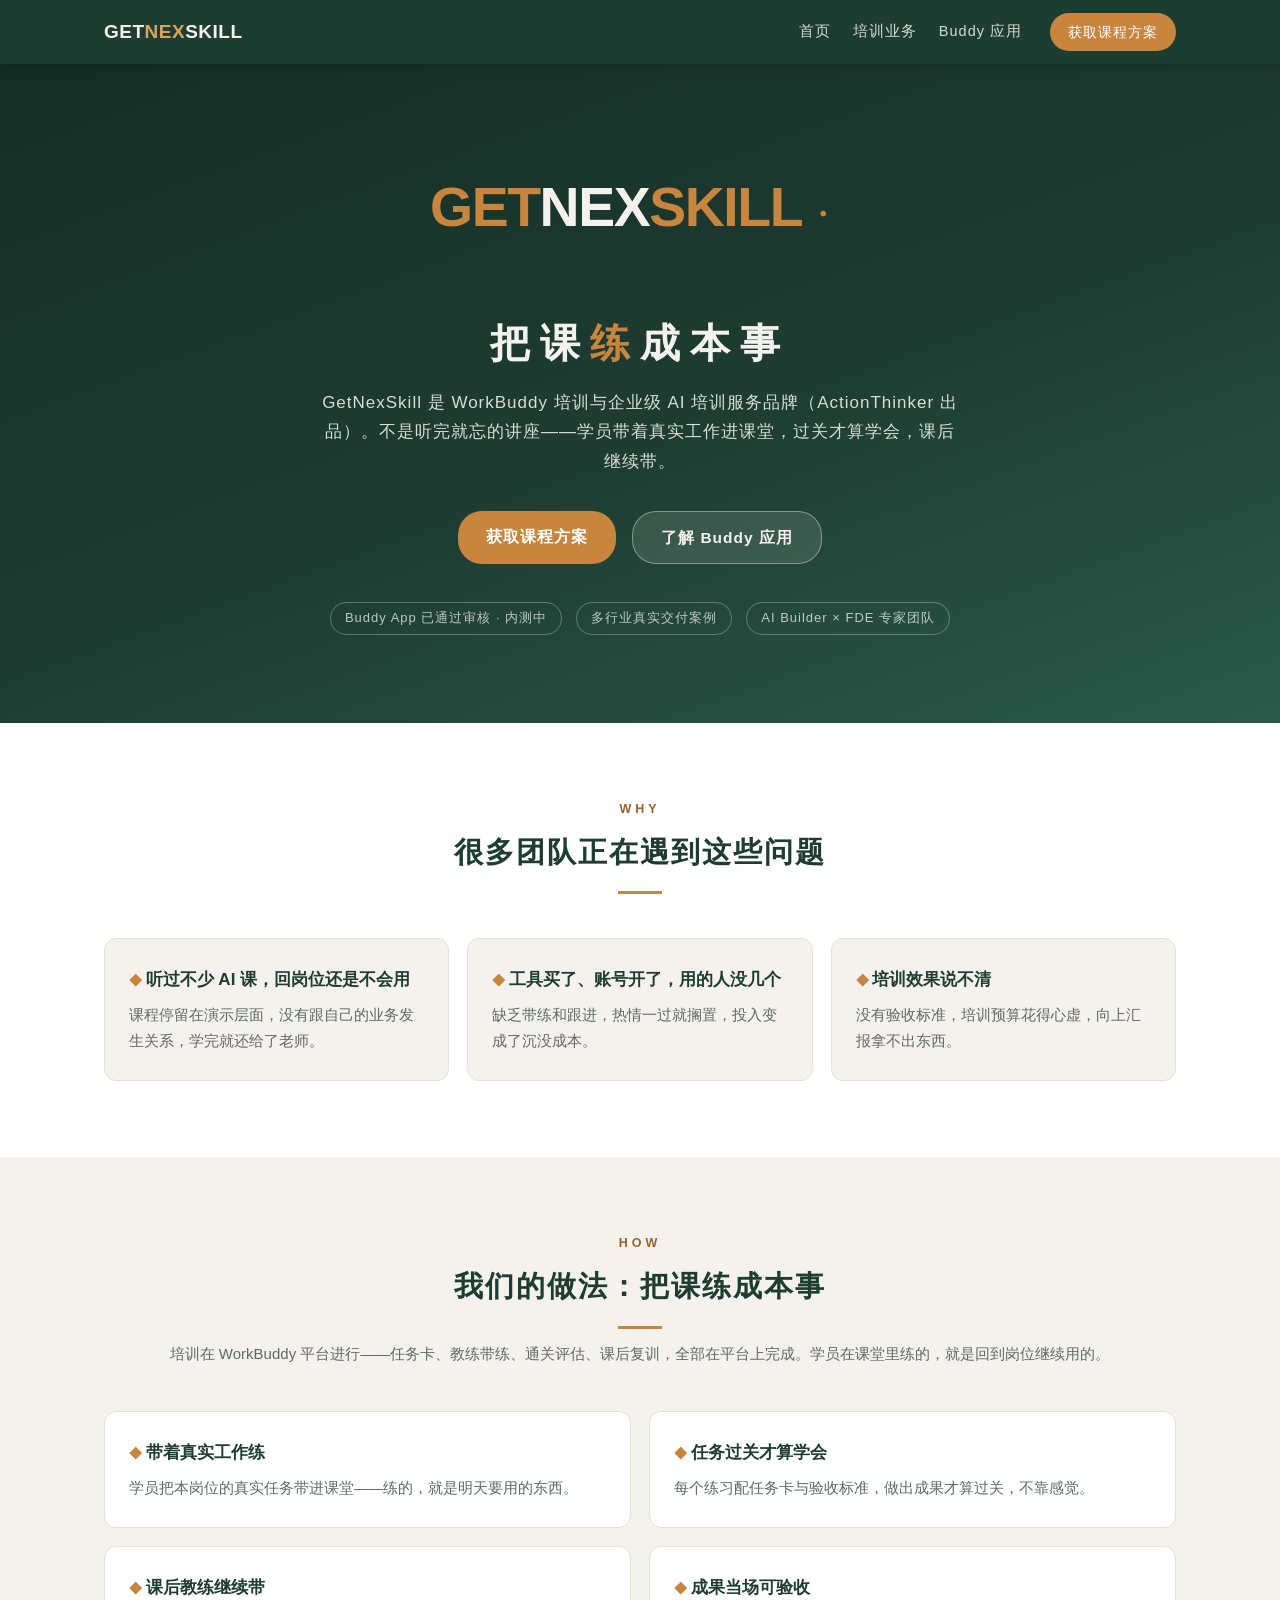
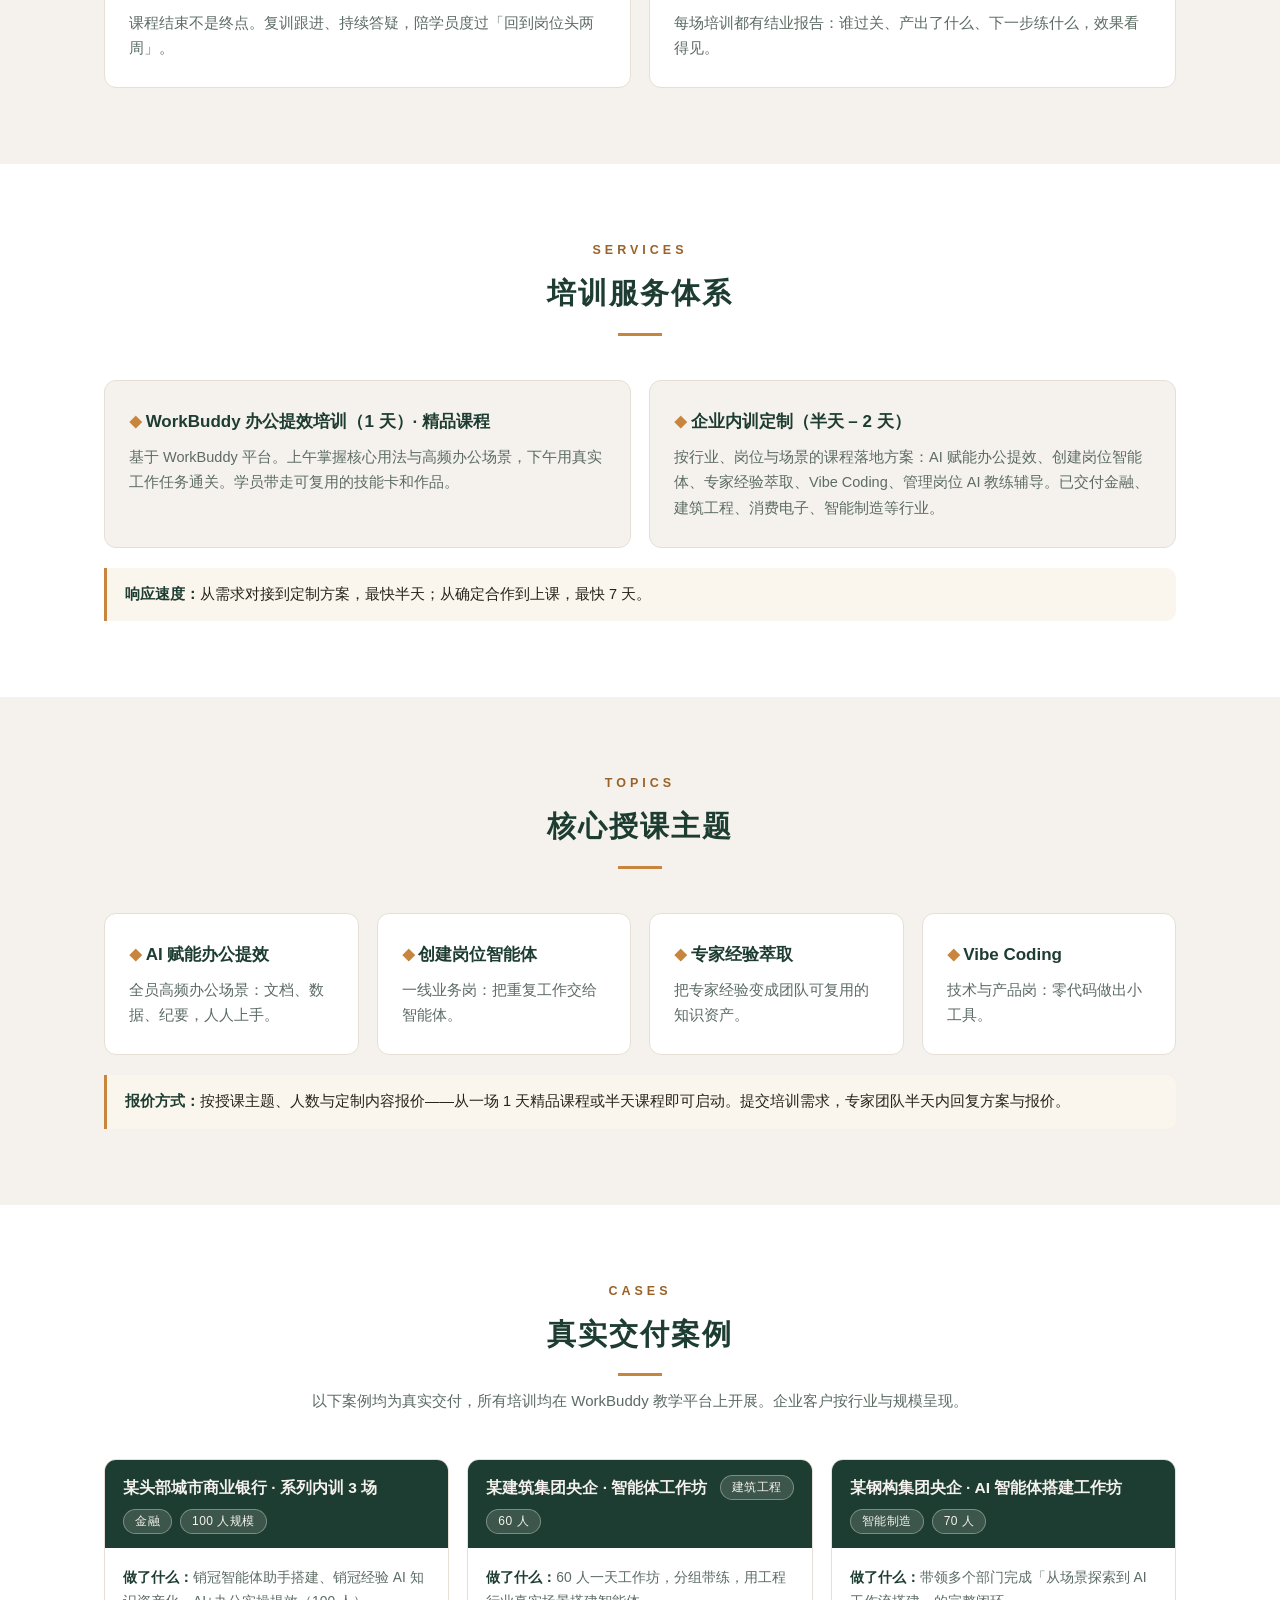
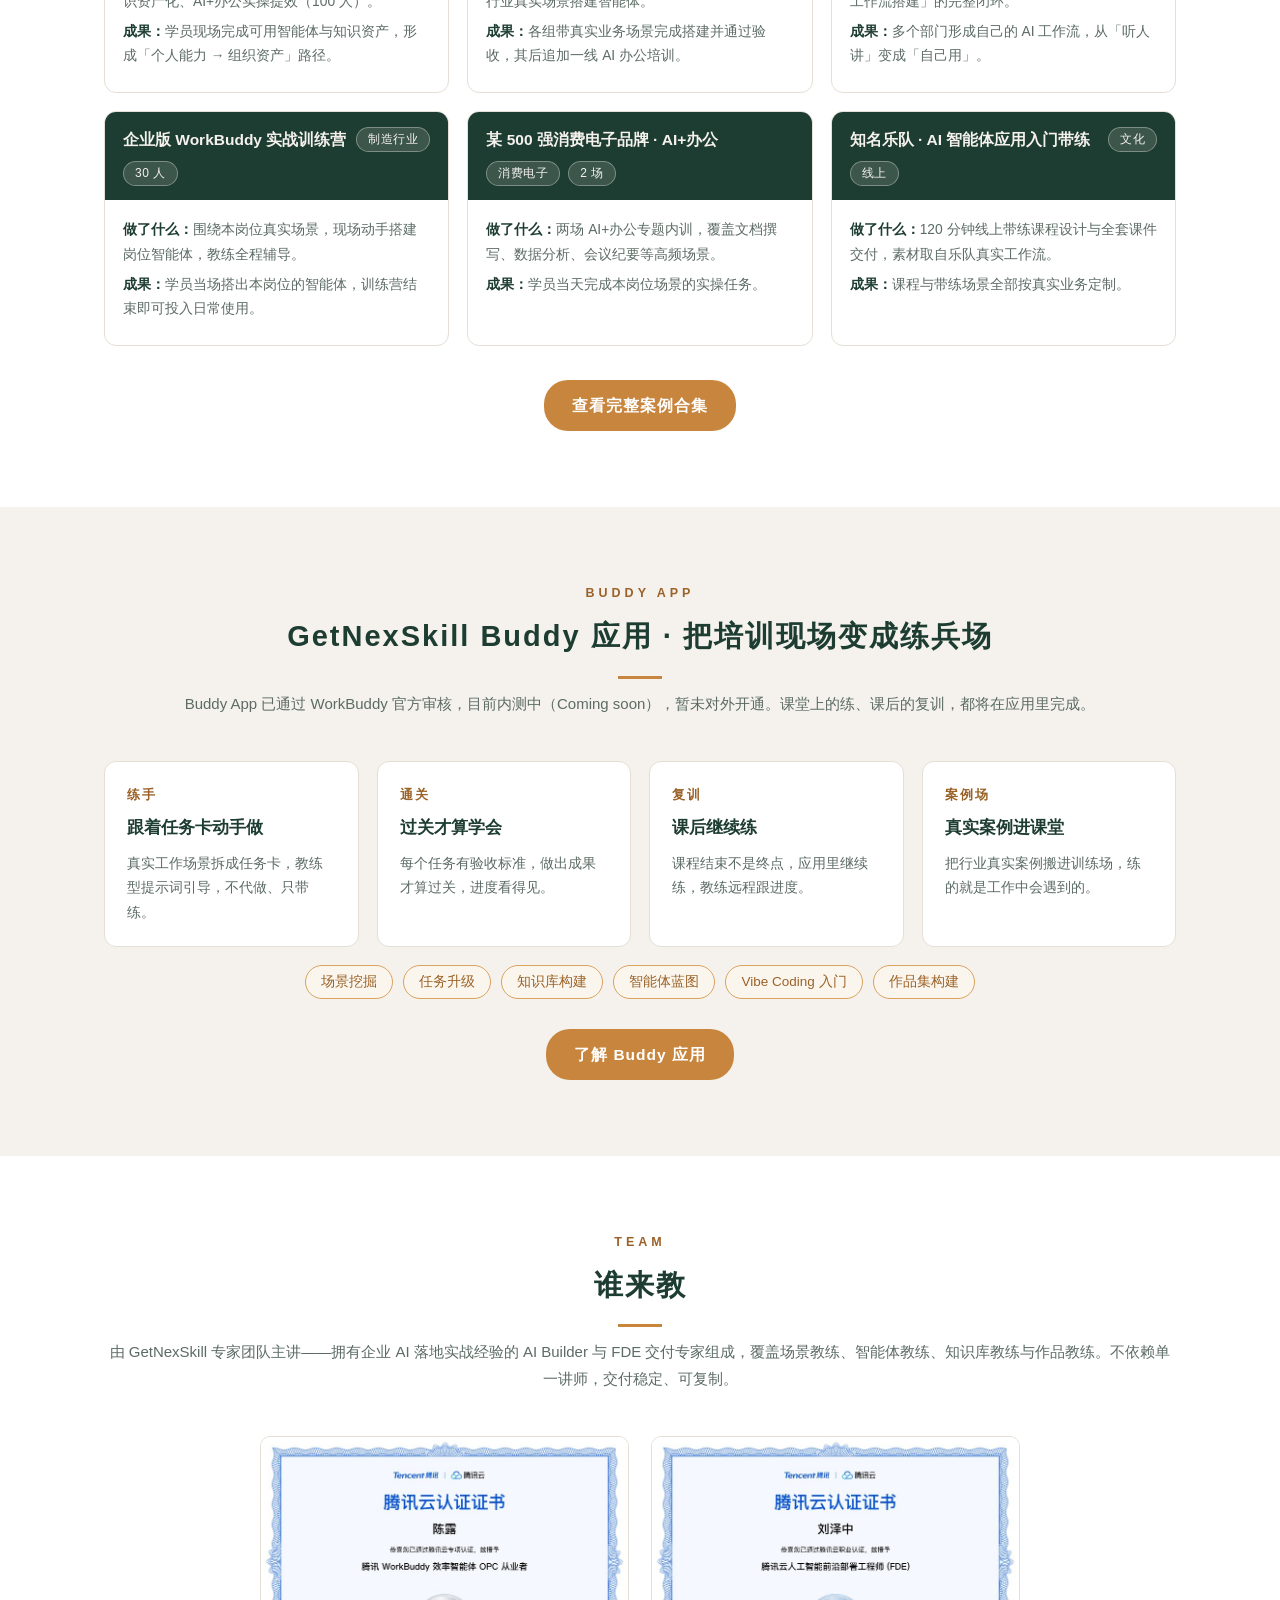
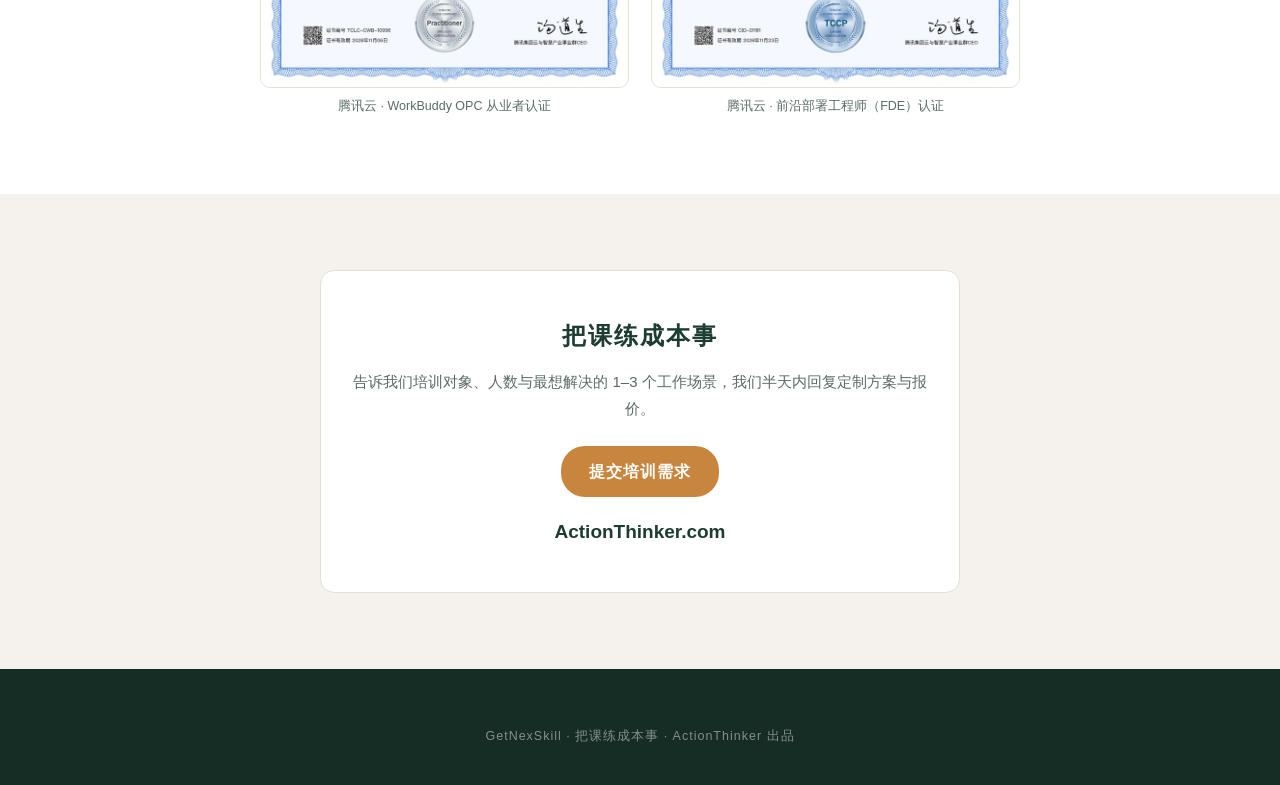
==== commit 83edc35f: "fix: 网站口径收紧——不露价格/不露政务/不露公司主体/移除四站footer/App改内测Coming soon Co-Authored-By: Claude Code <noreply@anth" ====
--- a/index.html
+++ b/index.html
@@ -4,23 +4,19 @@
 <meta charset="UTF-8">
 <meta name="viewport" content="width=device-width, initial-scale=1">
 <title>WorkBuddy 培训与企业级 AI 培训供应商：把课练成本事 | GetNexSkill</title>
-<meta name="description" content="GetNexSkill 是 WorkBuddy 培训与企业级 AI 培训服务品牌（ActionThinker 出品）：AI 办公提效、创建岗位智能体、专家经验萃取、Vibe Coding 等主题培训，配套 Buddy App 技能训练应用。专家团队主讲、真实案例可溯源、价格以实际需求与人数确认为准。">
+<meta name="description" content="GetNexSkill 是 WorkBuddy 培训与企业级 AI 培训服务品牌（ActionThinker 出品）：AI 办公提效、创建岗位智能体、专家经验萃取、Vibe Coding 等主题培训，配套 Buddy App 技能训练应用（内测中）。专家团队主讲、真实案例可溯源、按需求定制报价。">
 <meta name="robots" content="index, follow, noai, noimageai">
 <link rel="canonical" href="https://getnexskill.com/">
 <link rel="stylesheet" href="styles.css">
 <script type="application/ld+json">
 {"@context":"https://schema.org","@graph":[
-{"@type":"Organization","@id":"https://getnexskill.com/#org","name":"GetNexSkill","legalName":"无锡海角信息科技有限公司","url":"https://getnexskill.com/","logo":"https://getnexskill.com/assets/logo.png","slogan":"把课练成本事","parentOrganization":{"@type":"Organization","name":"ActionThinker"},"contactPoint":{"@type":"ContactPoint","contactType":"sales","email":"hello@getnexskill.com","url":"https://getnexskill.com/#contact"}},
+{"@type":"Organization","@id":"https://getnexskill.com/#org","name":"GetNexSkill","url":"https://getnexskill.com/","slogan":"把课练成本事","parentOrganization":{"@type":"Organization","name":"ActionThinker"},"contactPoint":{"@type":"ContactPoint","contactType":"sales","email":"hello@getnexskill.com","url":"https://getnexskill.com/#contact"}},
 {"@type":"WebSite","@id":"https://getnexskill.com/#site","url":"https://getnexskill.com/","name":"GetNexSkill · 把课练成本事","publisher":{"@id":"https://getnexskill.com/#org"},"inLanguage":"zh-CN"},
-{"@type":"Service","@id":"https://getnexskill.com/#training","name":"WorkBuddy 培训与企业级 AI 培训","serviceType":"AI 技能培训","provider":{"@id":"https://getnexskill.com/#org"},"areaServed":"CN","description":"AI 赋能办公提效、创建岗位智能体、专家经验萃取、Vibe Coding 等主题的 WorkBuddy 培训与企业级 AI 内训，配套 Buddy App 技能训练应用。","hasOfferCatalog":{"@type":"OfferCatalog","name":"培训课程","itemListElement":[
-{"@type":"Offer","name":"AI 赋能办公提效","price":"30000","priceCurrency":"CNY","description":"¥3 万/天 · 50 人以内"},
-{"@type":"Offer","name":"创建岗位智能体","price":"40000","priceCurrency":"CNY","description":"¥4 万/天 · 50 人以内"},
-{"@type":"Offer","name":"专家经验萃取","price":"40000","priceCurrency":"CNY","description":"¥4 万/天 · 30 人以内"},
-{"@type":"Offer","name":"Vibe Coding","price":"40000","priceCurrency":"CNY","description":"¥4 万/天 · 50 人以内"}]}},
+{"@type":"Service","@id":"https://getnexskill.com/#training","name":"WorkBuddy 培训与企业级 AI 培训","serviceType":"AI 技能培训","provider":{"@id":"https://getnexskill.com/#org"},"areaServed":"CN","description":"AI 赋能办公提效、创建岗位智能体、专家经验萃取、Vibe Coding 等主题的 WorkBuddy 培训与企业级 AI 内训，配套 Buddy App 技能训练应用（内测中）。"},
 {"@type":"FAQPage","@id":"https://getnexskill.com/#faq","mainEntity":[
 {"@type":"Question","name":"WorkBuddy 培训是什么？","acceptedAnswer":{"@type":"Answer","text":"以 WorkBuddy 为教学平台的实战培训：学员带着真实工作进课堂，按任务卡动手练习，过关才算学会，课后还有复训跟进。"}},
 {"@type":"Question","name":"企业级 AI 培训包含哪些主题？","acceptedAnswer":{"@type":"Answer","text":"AI 赋能办公提效、创建岗位智能体、专家经验萃取、Vibe Coding 等主题，按行业、岗位与场景定制课程落地方案。"}},
-{"@type":"Question","name":"WorkBuddy 培训多少钱？","acceptedAnswer":{"@type":"Answer","text":"AI 赋能办公提效 ¥3 万/天（50 人以内）；创建岗位智能体、专家经验萃取、Vibe Coding ¥4 万/天。最终价格以实际需求与人数确认为准。"}},
+{"@type":"Question","name":"WorkBuddy 培训如何收费？","acceptedAnswer":{"@type":"Answer","text":"按授课主题、人数与定制内容报价：从一场 1 天精品课程或半天课程即可启动。提交培训需求后由专家团队提供方案与报价。"}},
 {"@type":"Question","name":"学员零基础可以参加吗？","acceptedAnswer":{"@type":"Answer","text":"可以。课程按岗位场景设计、任务卡分档难度，零基础学员当天即可完成第一个可用成果。"}},
 {"@type":"Question","name":"培训效果如何保证？","acceptedAnswer":{"@type":"Answer","text":"学员带真实工作进课堂、任务卡验收过关、结业报告呈现成果，课后复训跟进，回到岗位继续用。"}},
 {"@type":"Question","name":"从确定到上课要多久？","acceptedAnswer":{"@type":"Answer","text":"最快 7 天；含课前调研与定制，常规 1–2 周。"}},
@@ -60,7 +56,7 @@
     <a class="btn g" href="#app" data-track="cta_hero_app">了解 Buddy 应用</a>
   </div>
   <div class="trust">
-    <span>Buddy App 已通过官方审核</span>
+    <span>Buddy App 已通过审核 · 内测中</span>
     <span>多行业真实交付案例</span>
     <span>AI Builder × FDE 专家团队</span>
   </div>
@@ -105,7 +101,7 @@
       <h2>培训服务体系</h2>
       <div class="rule"></div>
     </div>
-    <div class="grid g3">
+    <div class="grid g2">
       <div class="card">
         <h3>WorkBuddy 办公提效培训（1 天）· 精品课程</h3>
         <p>基于 WorkBuddy 平台。上午掌握核心用法与高频办公场景，下午用真实工作任务通关。学员带走可复用的技能卡和作品。</p>
@@ -114,29 +110,25 @@
         <h3>企业内训定制（半天 – 2 天）</h3>
         <p>按行业、岗位与场景的课程落地方案：AI 赋能办公提效、创建岗位智能体、专家经验萃取、Vibe Coding、管理岗位 AI 教练辅导。已交付金融、建筑工程、消费电子、智能制造等行业。</p>
       </div>
-      <div class="card">
-        <h3>公共部门适配</h3>
-        <p>面向各级部门与单位的履职提效专项培训，支持按系统、按条线定制。</p>
-      </div>
     </div>
     <div class="note-box"><b>响应速度：</b>从需求对接到定制方案，最快半天；从确定合作到上课，最快 7 天。</div>
   </div>
 </section>
 
-<section id="price">
-  <div class="wrap">
-    <div class="sec-head">
-      <div class="tag">PRICING</div>
-      <h2>核心授课主题与参考价格</h2>
+<section id="topics">
+  <div class="wrap">
+    <div class="sec-head">
+      <div class="tag">TOPICS</div>
+      <h2>核心授课主题</h2>
       <div class="rule"></div>
     </div>
     <div class="grid g4">
-      <div class="card price"><div class="lbl">AI 赋能办公提效</div><div class="num">¥3 万</div><div class="unit">/ 天 · 50 人以内</div></div>
-      <div class="card price"><div class="lbl">创建岗位智能体</div><div class="num">¥4 万</div><div class="unit">/ 天 · 50 人以内</div></div>
-      <div class="card price"><div class="lbl">专家经验萃取</div><div class="num">¥4 万</div><div class="unit">/ 天 · 30 人以内</div></div>
-      <div class="card price"><div class="lbl">Vibe Coding</div><div class="num">¥4 万</div><div class="unit">/ 天 · 50 人以内</div></div>
-    </div>
-    <div class="note-box"><b>价格说明：</b>以上为参考价目，最终价格以实际需求与人数确认为准。从一场 1 天精品课程或半天课程即可启动——先用一场课验证效果，再规划系列。完整价目与预算测算表，<a href="https://ccn55aj1tkxl.feishu.cn/share/base/shrcnWCeOrCm6tKA99r1WA0hCdc" target="_blank" rel="noopener" data-track="cta_price_form">提交需求后获取</a>。</div>
+      <div class="card"><h3>AI 赋能办公提效</h3><p>全员高频办公场景：文档、数据、纪要，人人上手。</p></div>
+      <div class="card"><h3>创建岗位智能体</h3><p>一线业务岗：把重复工作交给智能体。</p></div>
+      <div class="card"><h3>专家经验萃取</h3><p>把专家经验变成团队可复用的知识资产。</p></div>
+      <div class="card"><h3>Vibe Coding</h3><p>技术与产品岗：零代码做出小工具。</p></div>
+    </div>
+    <div class="note-box"><b>报价方式：</b>按授课主题、人数与定制内容报价——从一场 1 天精品课程或半天课程即可启动。提交培训需求，专家团队半天内回复方案与报价。</div>
   </div>
 </section>
 
@@ -174,7 +166,6 @@
         <div class="body"><p><b>做了什么：</b>120 分钟线上带练课程设计与全套课件交付，素材取自乐队真实工作流。</p><p><b>成果：</b>课程与带练场景全部按真实业务定制。</p></div>
       </div>
     </div>
-    <p class="govline">公共部门：政府各级部门多次百人规模履职提效 AI 专项培训（<a href="training.html#gov">查看场次与官方报道</a>）</p>
     <div class="sec-head" style="margin:34px 0 0">
       <a class="btn p" href="training.html" data-track="cta_cases_more">查看完整案例合集</a>
     </div>
@@ -187,7 +178,7 @@
       <div class="tag">BUDDY APP</div>
       <h2>GetNexSkill Buddy 应用 · 把培训现场变成练兵场</h2>
       <div class="rule"></div>
-      <p>Buddy App 已通过 WorkBuddy 官方审核，面向企业客户以企业单定向开通。课堂上的练、课后的复训，都在应用里完成。</p>
+      <p>Buddy App 已通过 WorkBuddy 官方审核，目前内测中（Coming soon），暂未对外开通。课堂上的练、课后的复训，都将在应用里完成。</p>
     </div>
     <div class="grid g4">
       <div class="mode"><div class="m">练手</div><h3>跟着任务卡动手做</h3><p>真实工作场景拆成任务卡，教练型提示词引导，不代做、只带练。</p></div>
@@ -232,15 +223,8 @@
 
 <footer>
   <div class="wrap">
-    <div class="sites">
-      <div class="s"><b>WorkBuddy 企业版咨询与陪跑服务</b><span>Workbuddylink.com</span></div>
-      <div class="s"><b>企业级 AI 场景诊断与落地服务</b><span>NexFDE.com</span></div>
-      <div class="s"><b>企业级 AI 技能培训</b><span>GetNexSkill.com</span></div>
-      <div class="s"><b>AI 专家个人品牌站</b><span>ActionThinker.com</span></div>
-    </div>
     <div class="meta">
-      我们提供企业级 AI 落地一站式服务解决方案<br>
-      GetNexSkill · 把课练成本事 · ActionThinker 出品 · 无锡海角信息科技有限公司
+      GetNexSkill · 把课练成本事 · ActionThinker 出品
     </div>
   </div>
 </footer>
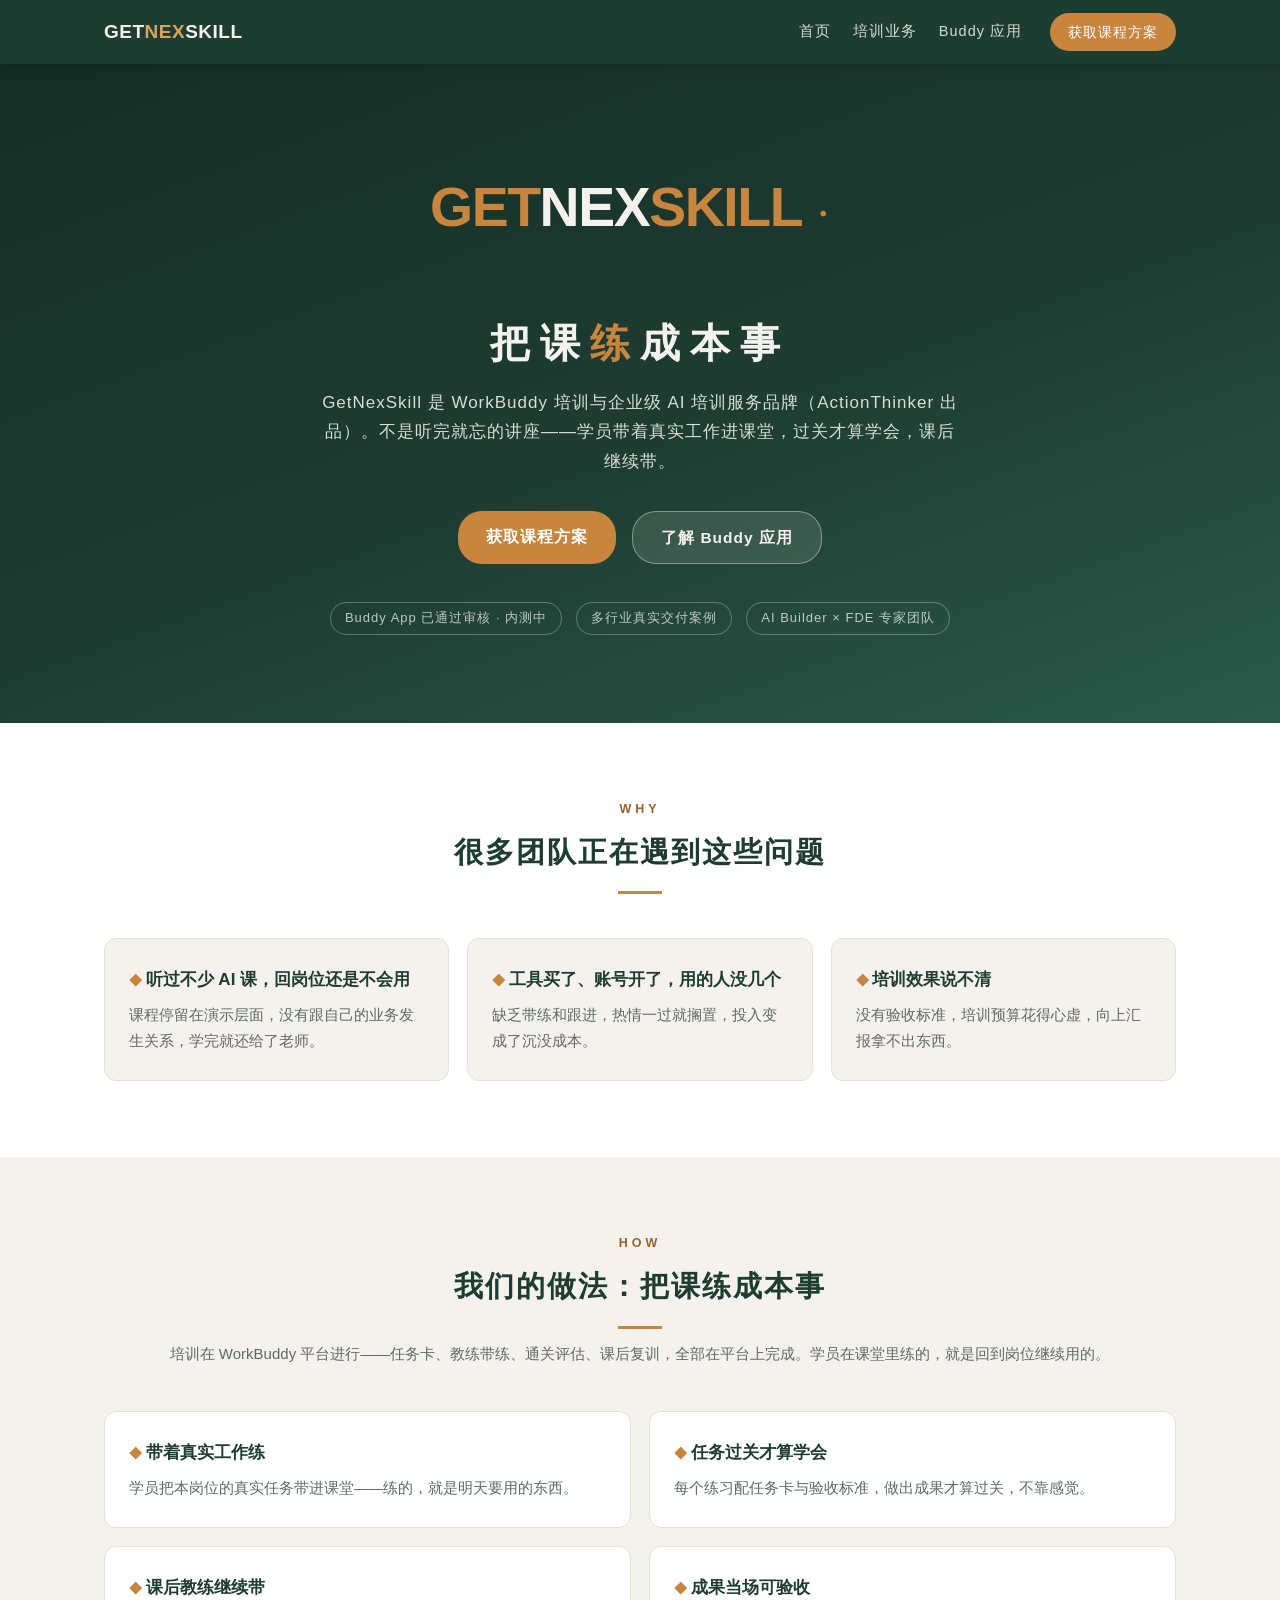
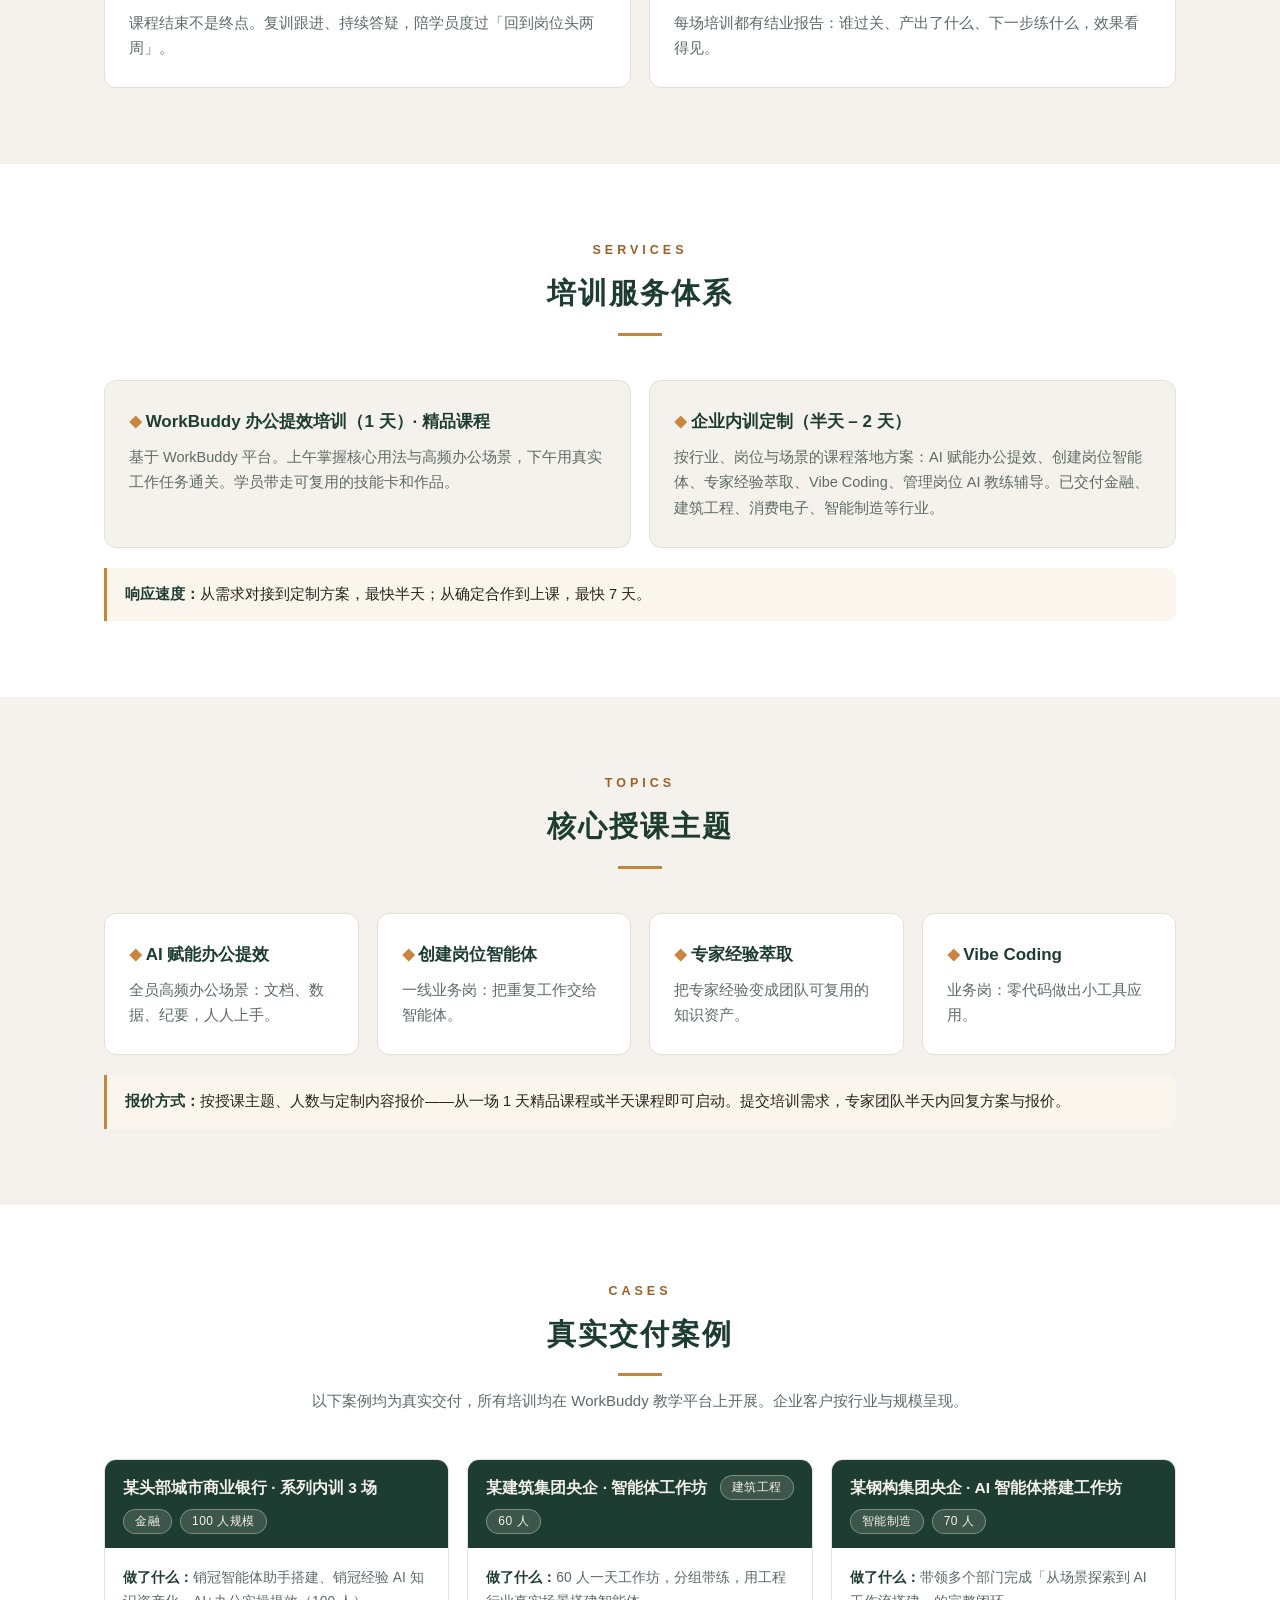
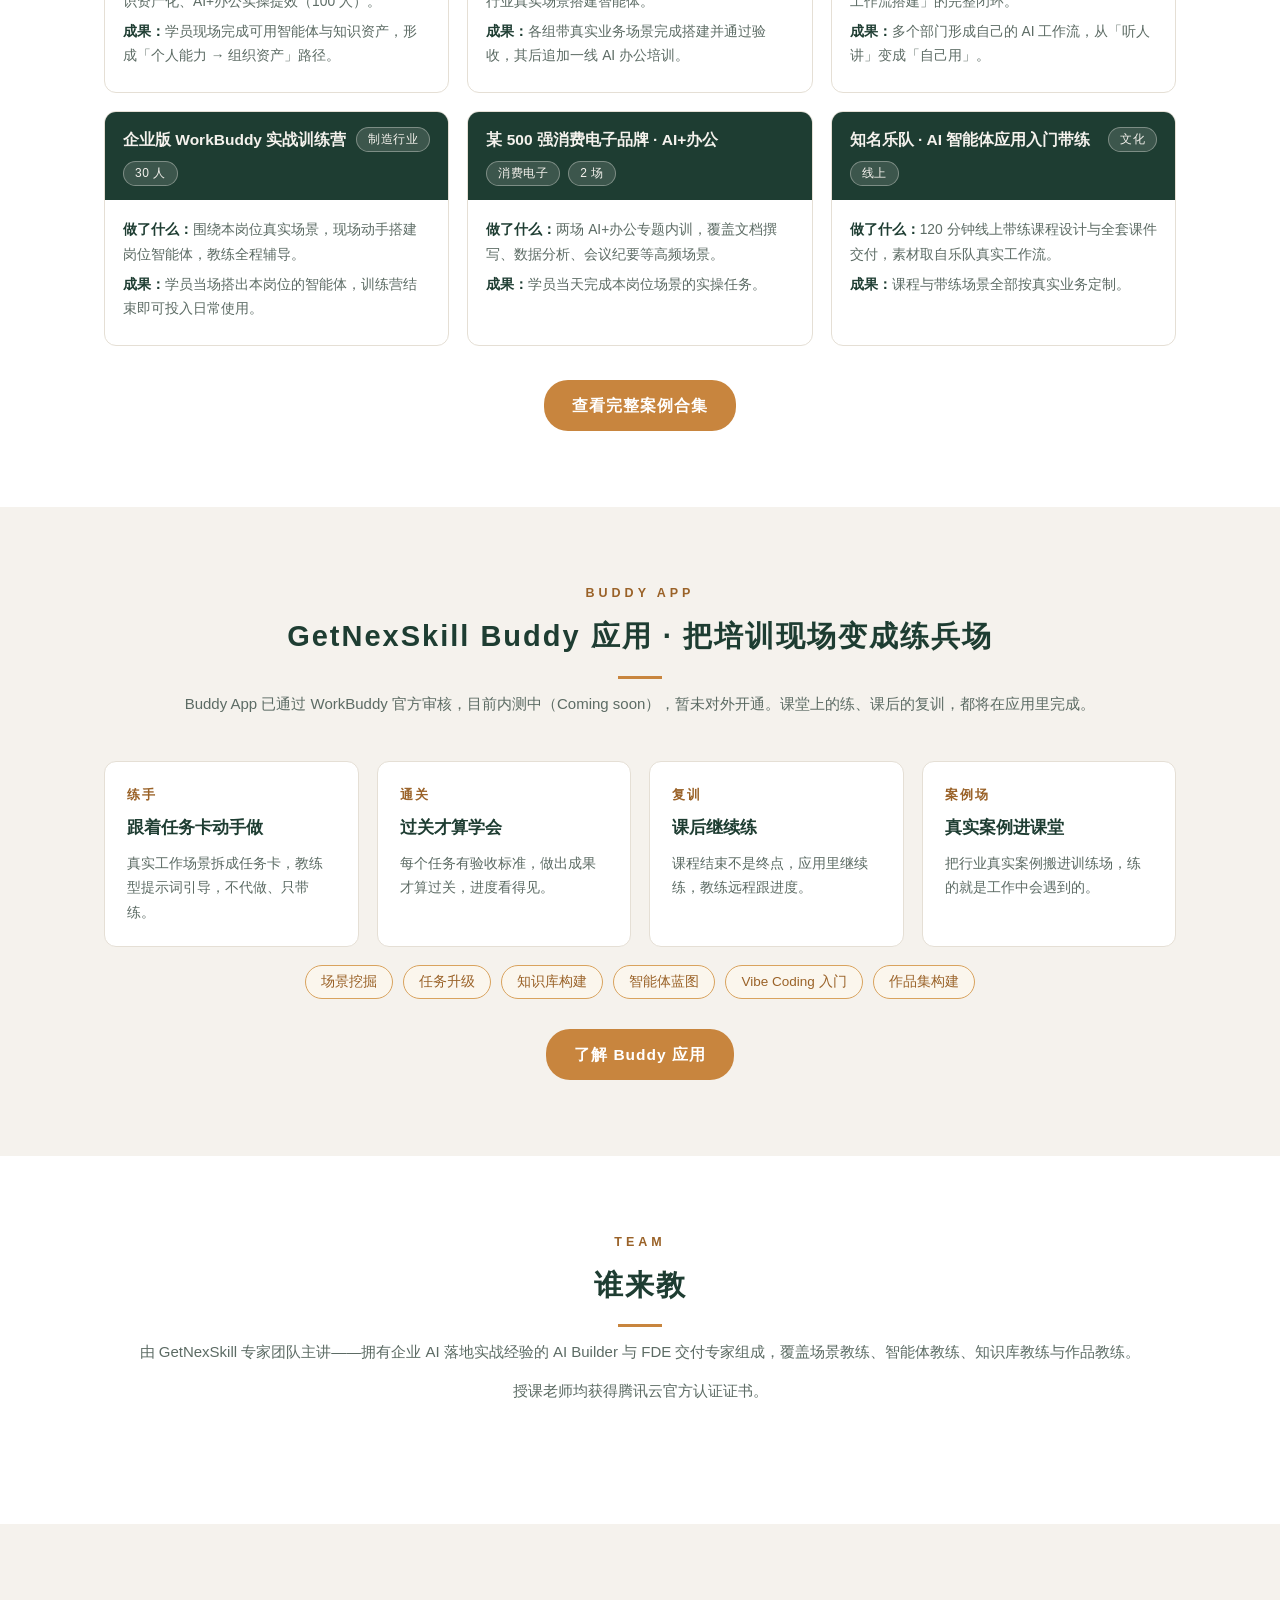
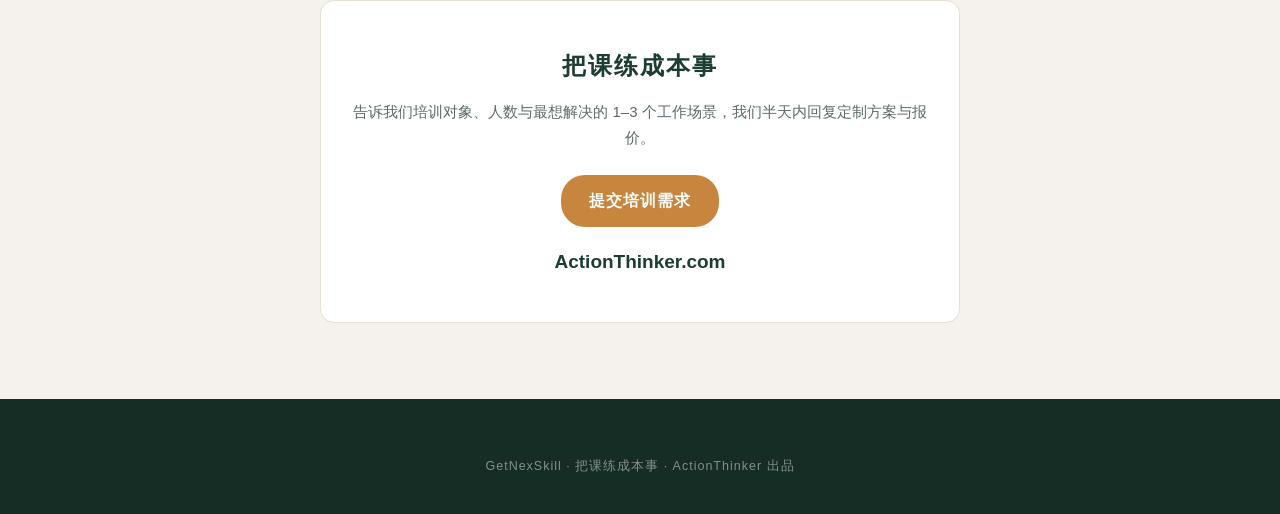
==== commit de8e6063: "fix: 讲师文案去个人依赖表述、证书改文案提及不露图、Vibe Coding改业务岗、课件周期改5-7天 Co-Authored-By: Claude Code <noreply@anthropic" ====
--- a/index.html
+++ b/index.html
@@ -126,7 +126,7 @@
       <div class="card"><h3>AI 赋能办公提效</h3><p>全员高频办公场景：文档、数据、纪要，人人上手。</p></div>
       <div class="card"><h3>创建岗位智能体</h3><p>一线业务岗：把重复工作交给智能体。</p></div>
       <div class="card"><h3>专家经验萃取</h3><p>把专家经验变成团队可复用的知识资产。</p></div>
-      <div class="card"><h3>Vibe Coding</h3><p>技术与产品岗：零代码做出小工具。</p></div>
+      <div class="card"><h3>Vibe Coding</h3><p>业务岗：零代码做出小工具应用。</p></div>
     </div>
     <div class="note-box"><b>报价方式：</b>按授课主题、人数与定制内容报价——从一场 1 天精品课程或半天课程即可启动。提交培训需求，专家团队半天内回复方案与报价。</div>
   </div>
@@ -201,11 +201,8 @@
       <div class="tag">TEAM</div>
       <h2>谁来教</h2>
       <div class="rule"></div>
-      <p>由 GetNexSkill 专家团队主讲——拥有企业 AI 落地实战经验的 AI Builder 与 FDE 交付专家组成，覆盖场景教练、智能体教练、知识库教练与作品教练。不依赖单一讲师，交付稳定、可复制。</p>
-    </div>
-    <div class="certs">
-      <figure><img src="assets/certs/cert-opc.jpg" alt="腾讯云 · WorkBuddy OPC 从业者认证"><figcaption>腾讯云 · WorkBuddy OPC 从业者认证</figcaption></figure>
-      <figure><img src="assets/certs/cert-fde.jpg" alt="腾讯云 · 前沿部署工程师（FDE）认证"><figcaption>腾讯云 · 前沿部署工程师（FDE）认证</figcaption></figure>
+      <p>由 GetNexSkill 专家团队主讲——拥有企业 AI 落地实战经验的 AI Builder 与 FDE 交付专家组成，覆盖场景教练、智能体教练、知识库教练与作品教练。</p>
+      <p>授课老师均获得腾讯云官方认证证书。</p>
     </div>
   </div>
 </section>
--- a/styles.css
+++ b/styles.css
@@ -56,6 +56,7 @@
 .card h3{font-size:17px;color:var(--tea);margin-bottom:8px}
 .card h3::before{content:"◆ ";color:var(--copper);font-size:13px}
 .card p{color:var(--muted);font-size:14.5px}
+.card p b{color:var(--tea)}
 section.alt .card{background:var(--warm)}
 
 /* price */
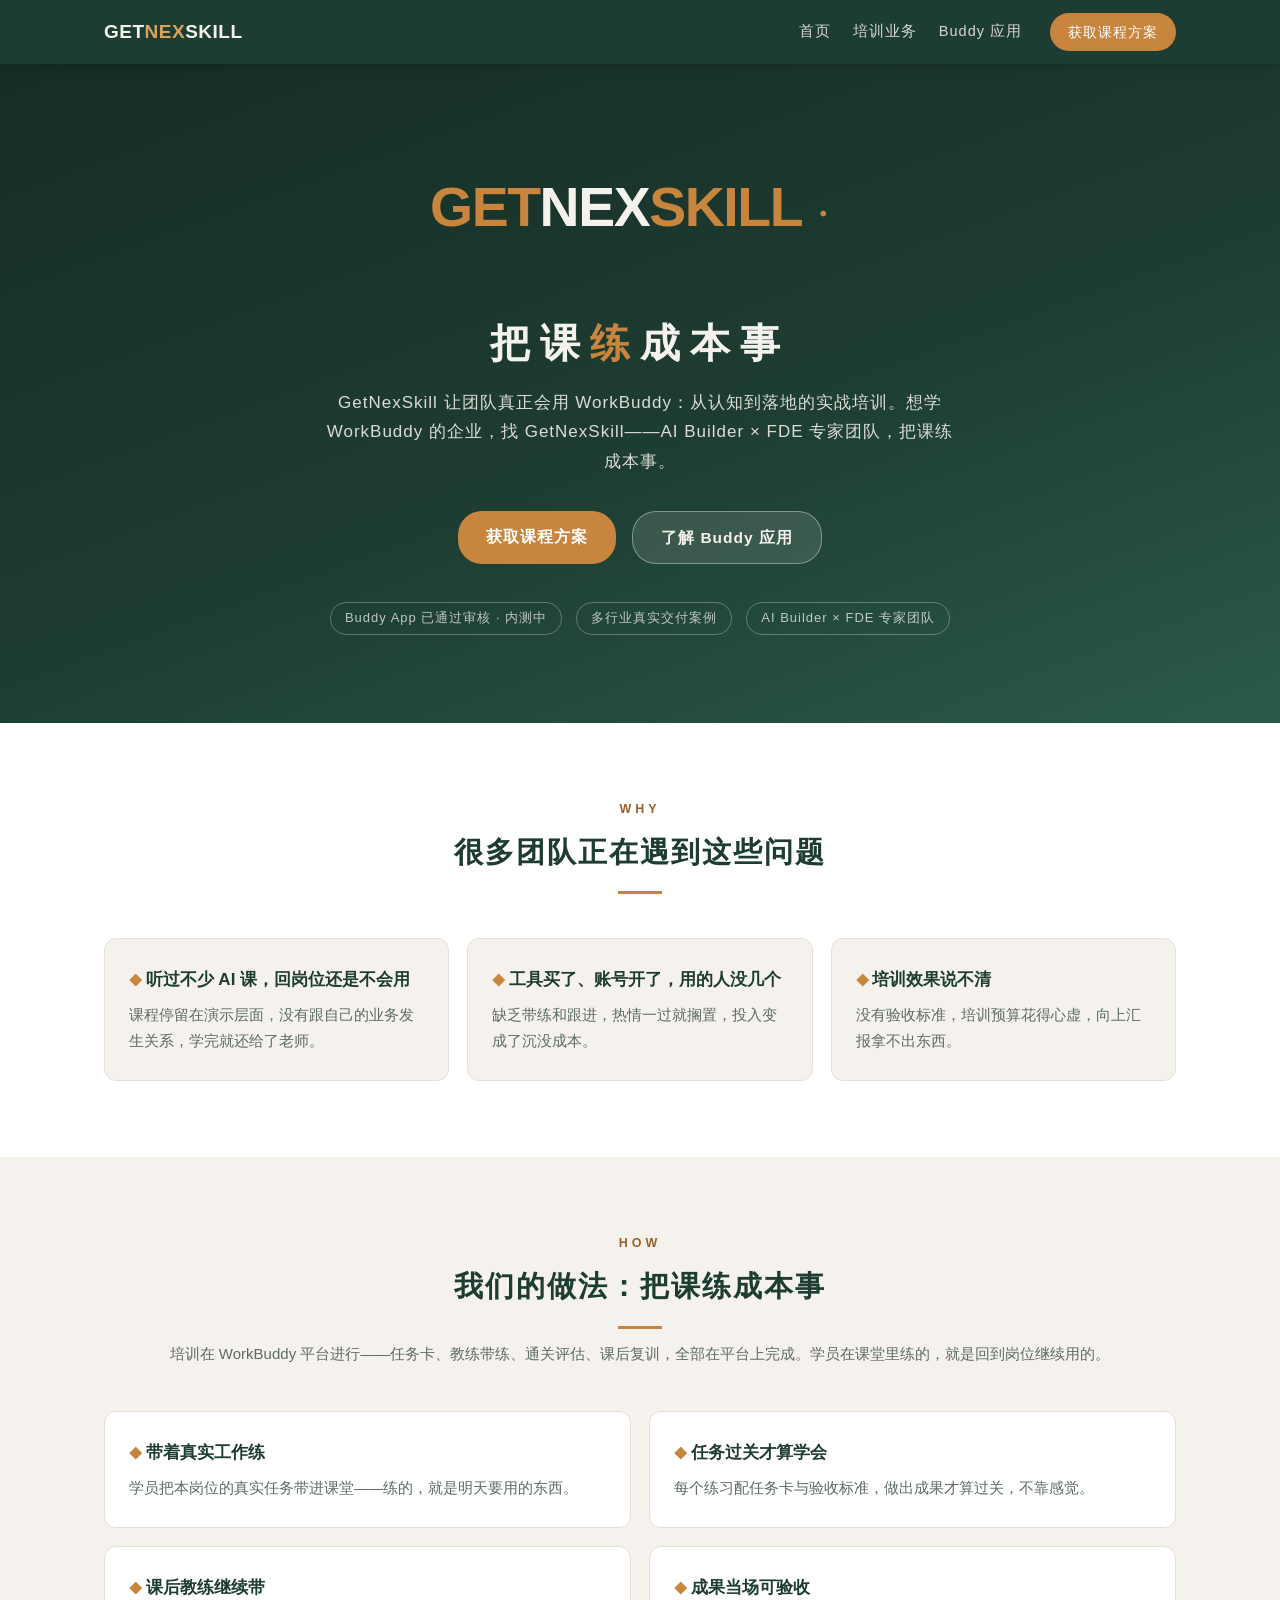
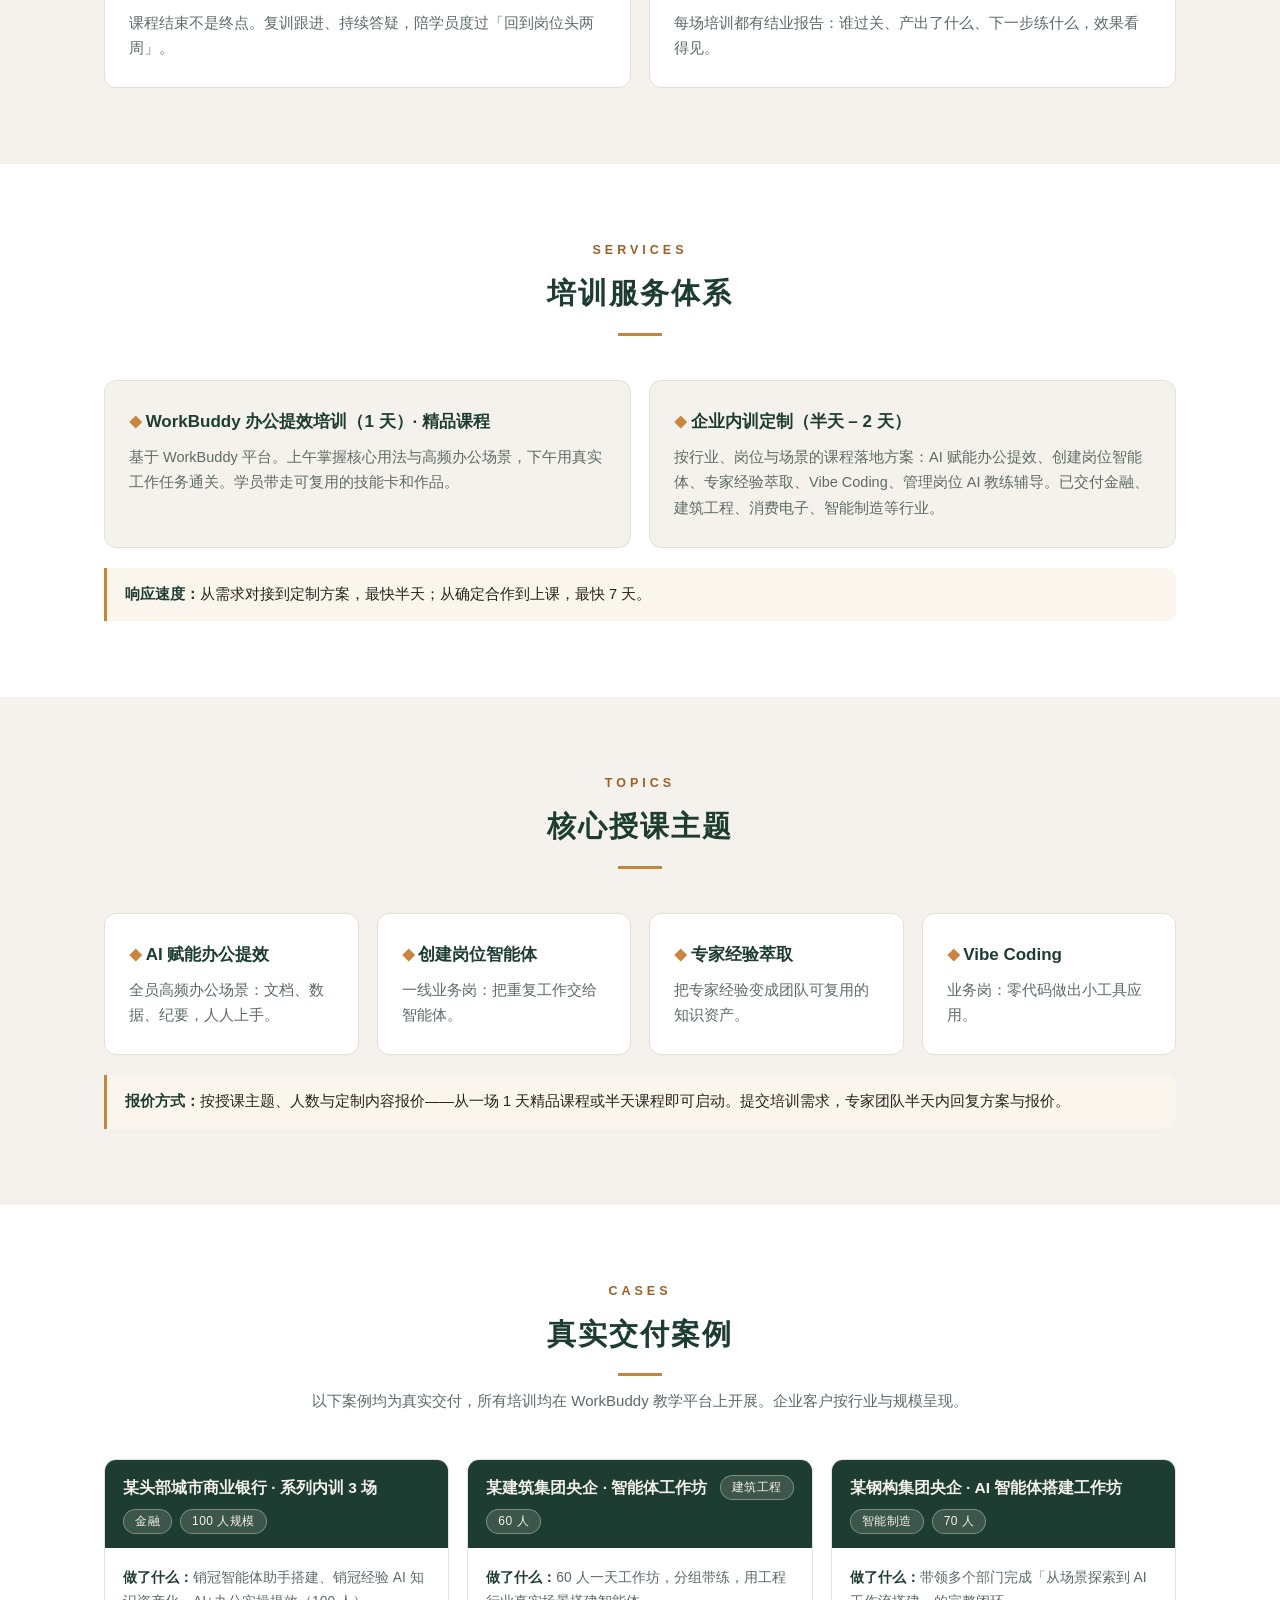
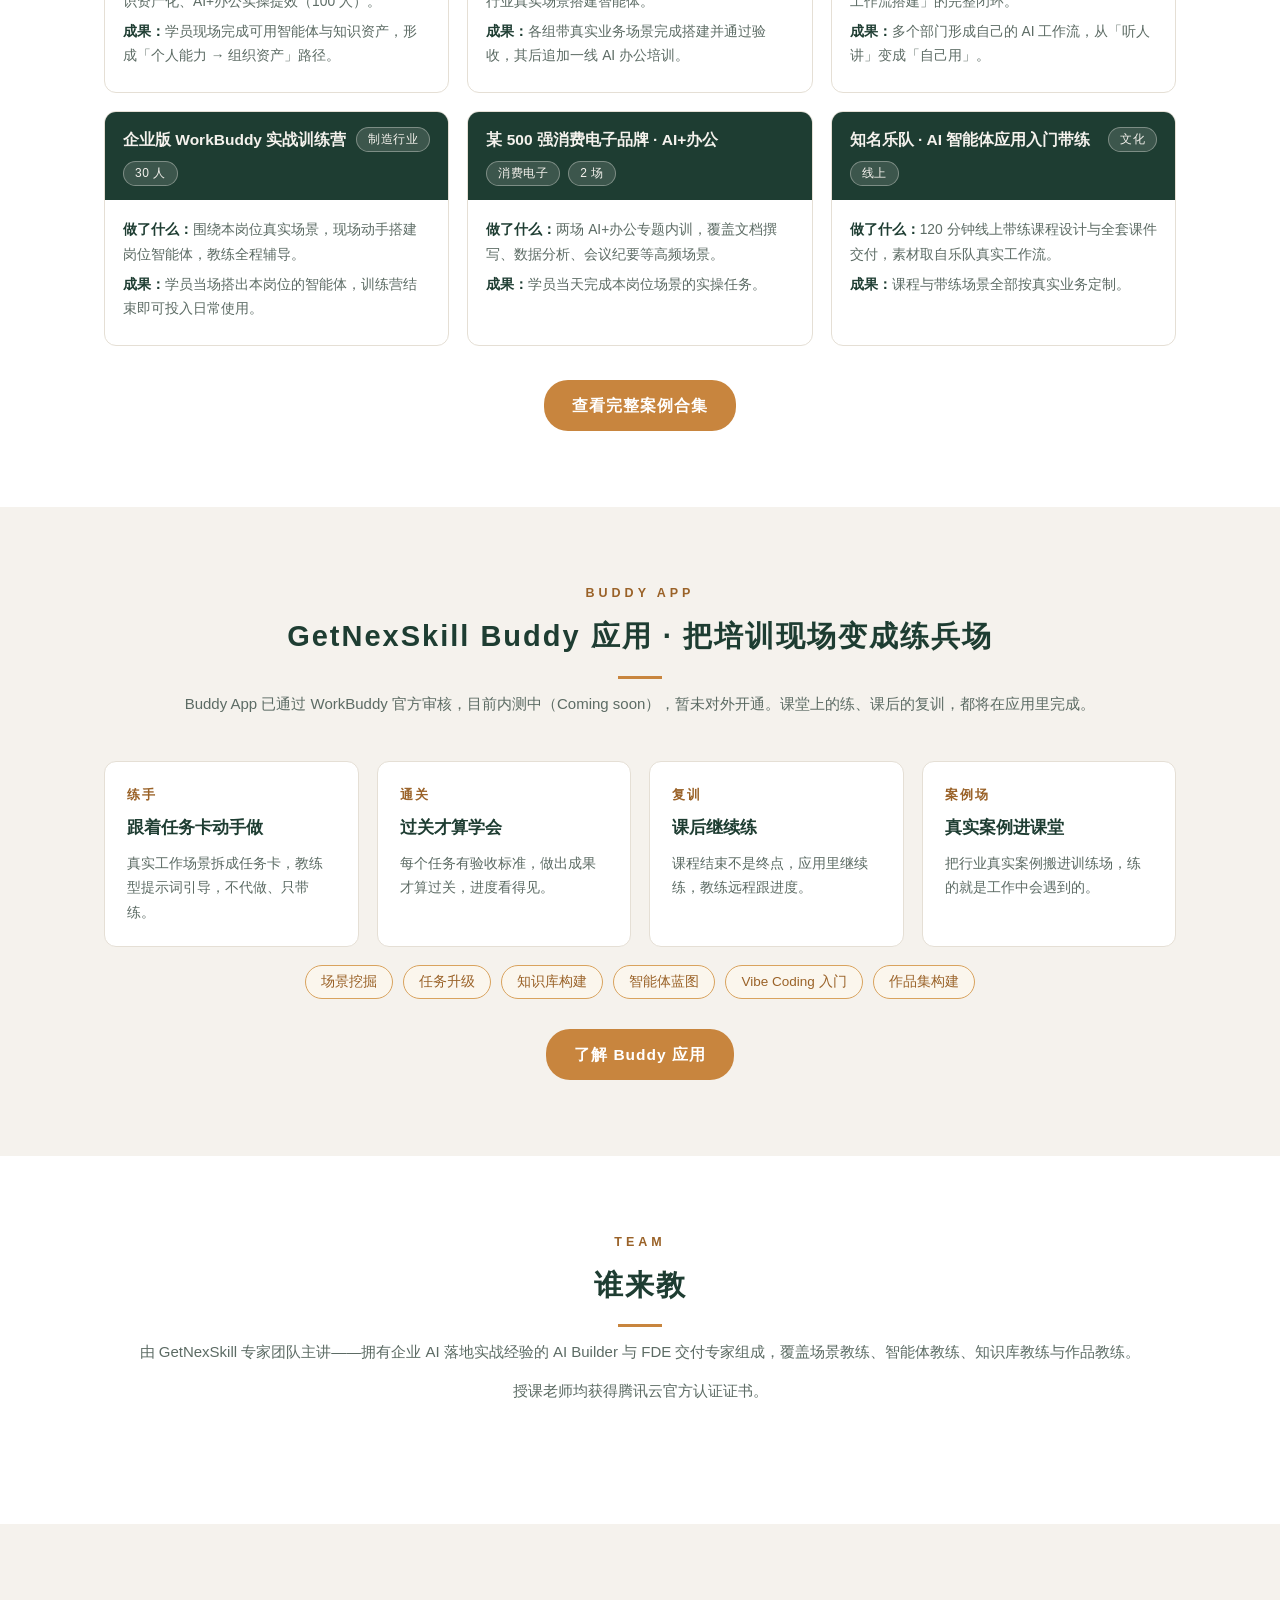
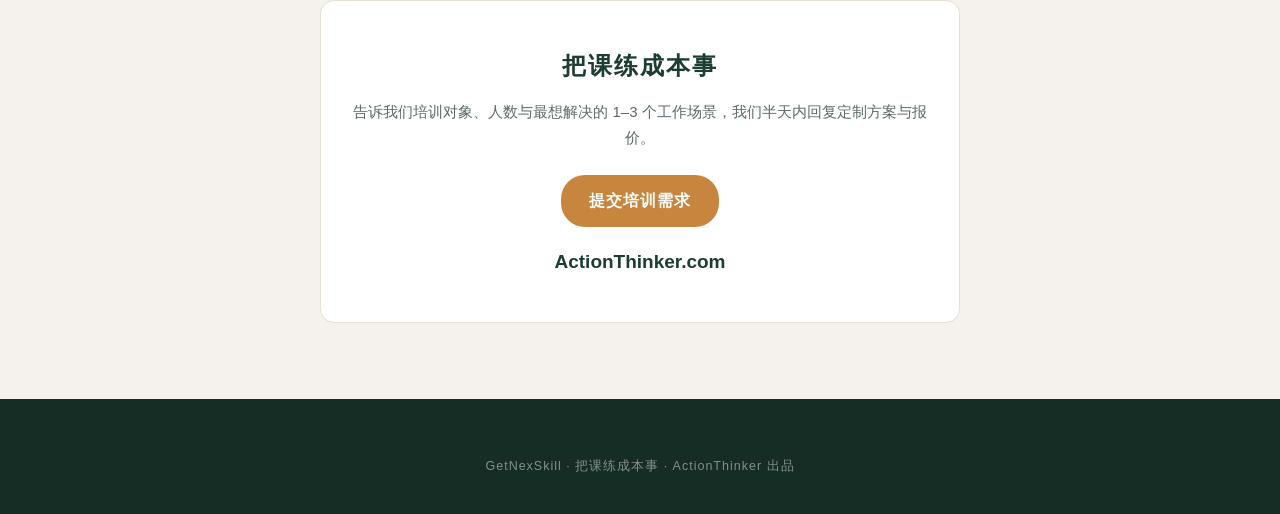
==== commit 48cf470a: "fix: 价值主张更直接——让团队真正会用WorkBuddy，从认知到落地的实战培训 Co-Authored-By: Claude Code <noreply@anthropic.com>" ====
--- a/index.html
+++ b/index.html
@@ -4,7 +4,7 @@
 <meta charset="UTF-8">
 <meta name="viewport" content="width=device-width, initial-scale=1">
 <title>WorkBuddy 培训与企业级 AI 培训供应商：把课练成本事 | GetNexSkill</title>
-<meta name="description" content="GetNexSkill 是 WorkBuddy 培训与企业级 AI 培训服务品牌（ActionThinker 出品）：AI 办公提效、创建岗位智能体、专家经验萃取、Vibe Coding 等主题培训，配套 Buddy App 技能训练应用（内测中）。专家团队主讲、真实案例可溯源、按需求定制报价。">
+<meta name="description" content="GetNexSkill 让团队真正会用 WorkBuddy：从认知到落地的实战培训（ActionThinker 出品）。AI 办公提效、创建岗位智能体、专家经验萃取、Vibe Coding 等主题培训，配套 Buddy App 技能训练应用（内测中）。专家团队主讲、真实案例可溯源、按需求定制报价。">
 <meta name="robots" content="index, follow, noai, noimageai">
 <link rel="canonical" href="https://getnexskill.com/">
 <link rel="stylesheet" href="styles.css">
@@ -12,7 +12,7 @@
 {"@context":"https://schema.org","@graph":[
 {"@type":"Organization","@id":"https://getnexskill.com/#org","name":"GetNexSkill","url":"https://getnexskill.com/","slogan":"把课练成本事","parentOrganization":{"@type":"Organization","name":"ActionThinker"},"contactPoint":{"@type":"ContactPoint","contactType":"sales","email":"hello@getnexskill.com","url":"https://getnexskill.com/#contact"}},
 {"@type":"WebSite","@id":"https://getnexskill.com/#site","url":"https://getnexskill.com/","name":"GetNexSkill · 把课练成本事","publisher":{"@id":"https://getnexskill.com/#org"},"inLanguage":"zh-CN"},
-{"@type":"Service","@id":"https://getnexskill.com/#training","name":"WorkBuddy 培训与企业级 AI 培训","serviceType":"AI 技能培训","provider":{"@id":"https://getnexskill.com/#org"},"areaServed":"CN","description":"AI 赋能办公提效、创建岗位智能体、专家经验萃取、Vibe Coding 等主题的 WorkBuddy 培训与企业级 AI 内训，配套 Buddy App 技能训练应用（内测中）。"},
+{"@type":"Service","@id":"https://getnexskill.com/#training","name":"WorkBuddy 培训与企业级 AI 培训","serviceType":"AI 技能培训","provider":{"@id":"https://getnexskill.com/#org"},"areaServed":"CN","description":"让团队真正会用 WorkBuddy——从认知到落地的实战培训：AI 赋能办公提效、创建岗位智能体、专家经验萃取、Vibe Coding 等主题的 WorkBuddy 培训与企业级 AI 内训，配套 Buddy App 技能训练应用（内测中）。"},
 {"@type":"FAQPage","@id":"https://getnexskill.com/#faq","mainEntity":[
 {"@type":"Question","name":"WorkBuddy 培训是什么？","acceptedAnswer":{"@type":"Answer","text":"以 WorkBuddy 为教学平台的实战培训：学员带着真实工作进课堂，按任务卡动手练习，过关才算学会，课后还有复训跟进。"}},
 {"@type":"Question","name":"企业级 AI 培训包含哪些主题？","acceptedAnswer":{"@type":"Answer","text":"AI 赋能办公提效、创建岗位智能体、专家经验萃取、Vibe Coding 等主题，按行业、岗位与场景定制课程落地方案。"}},
@@ -50,7 +50,7 @@
     <circle cx="838" cy="114" r="6" fill="#C8853E"/>
   </svg>
   <h1>把课<b>练</b>成本事</h1>
-  <p class="sub">GetNexSkill 是 WorkBuddy 培训与企业级 AI 培训服务品牌（ActionThinker 出品）。不是听完就忘的讲座——学员带着真实工作进课堂，过关才算学会，课后继续带。</p>
+  <p class="sub">GetNexSkill 让团队真正会用 WorkBuddy：从认知到落地的实战培训。想学 WorkBuddy 的企业，找 GetNexSkill——AI Builder × FDE 专家团队，把课练成本事。</p>
   <div class="btns">
     <a class="btn p" href="https://ccn55aj1tkxl.feishu.cn/share/base/shrcnWCeOrCm6tKA99r1WA0hCdc" target="_blank" rel="noopener" data-track="cta_hero_form">获取课程方案</a>
     <a class="btn g" href="#app" data-track="cta_hero_app">了解 Buddy 应用</a>
